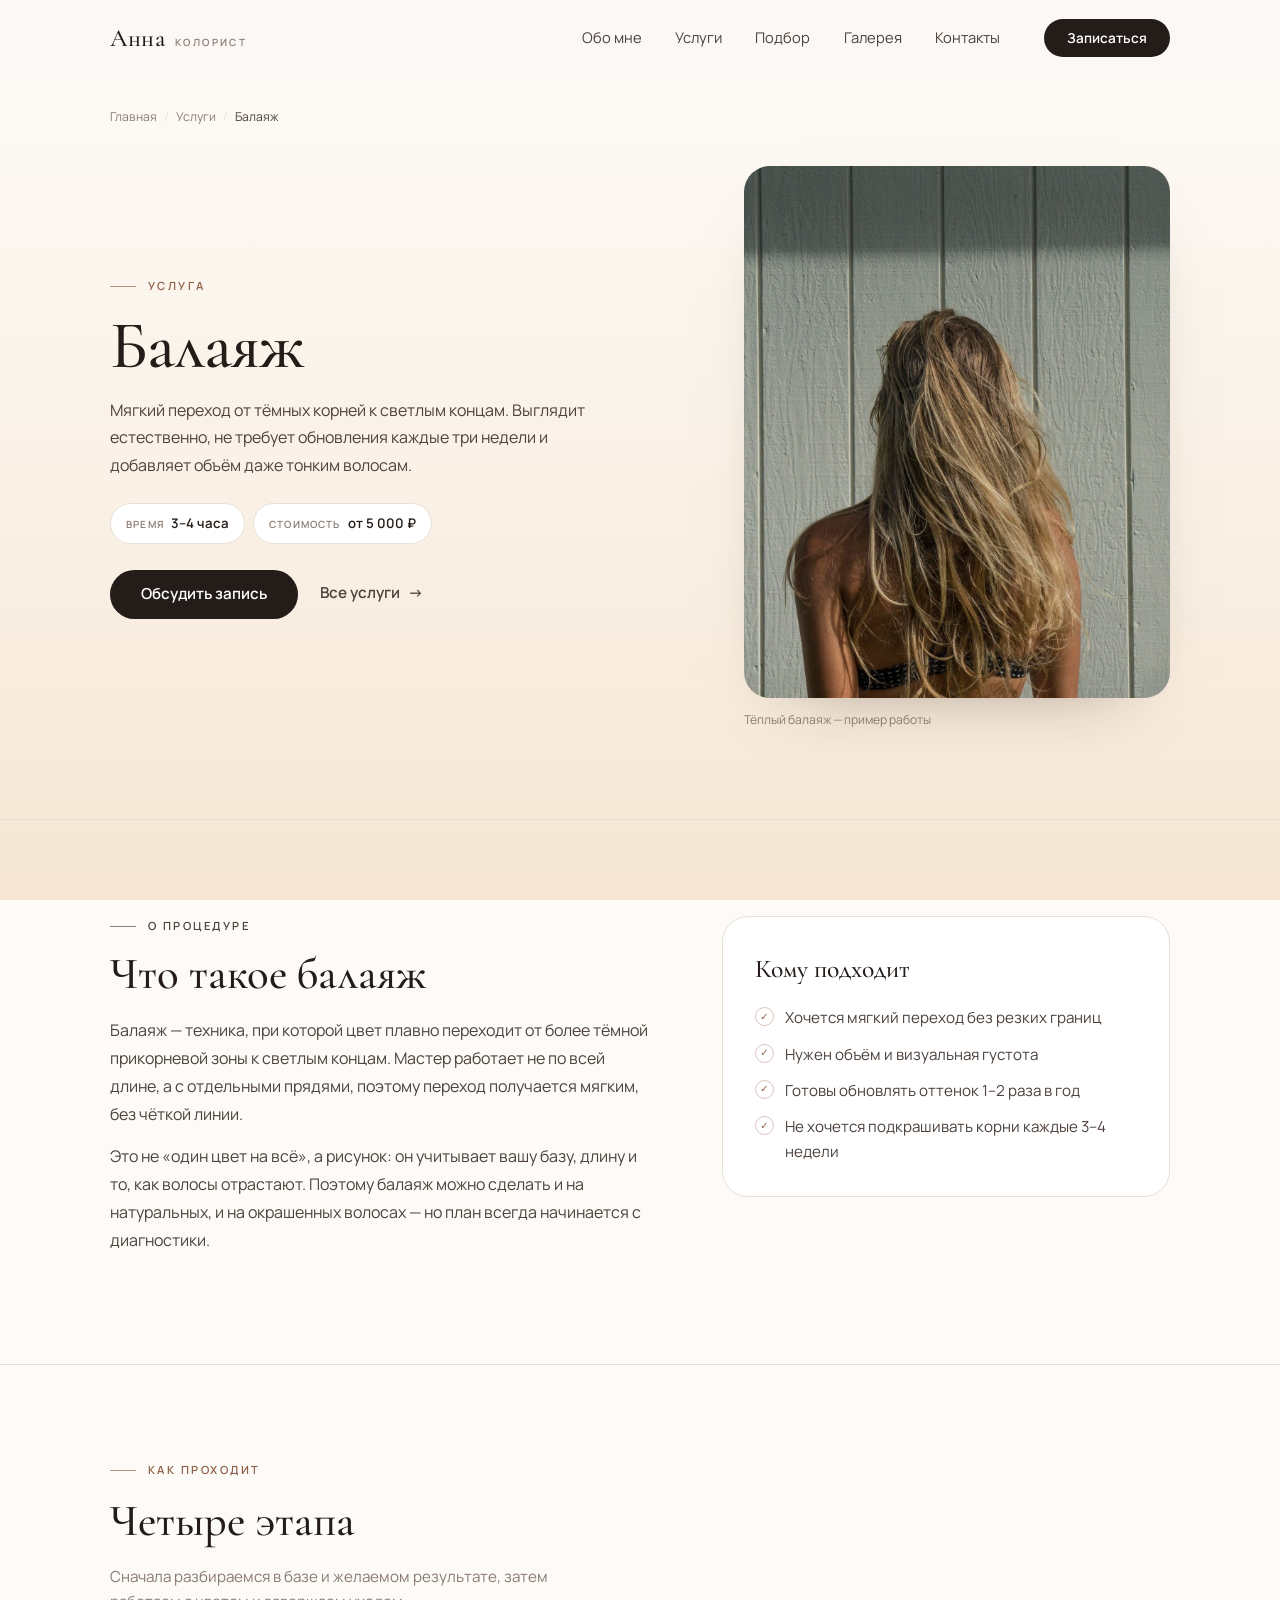
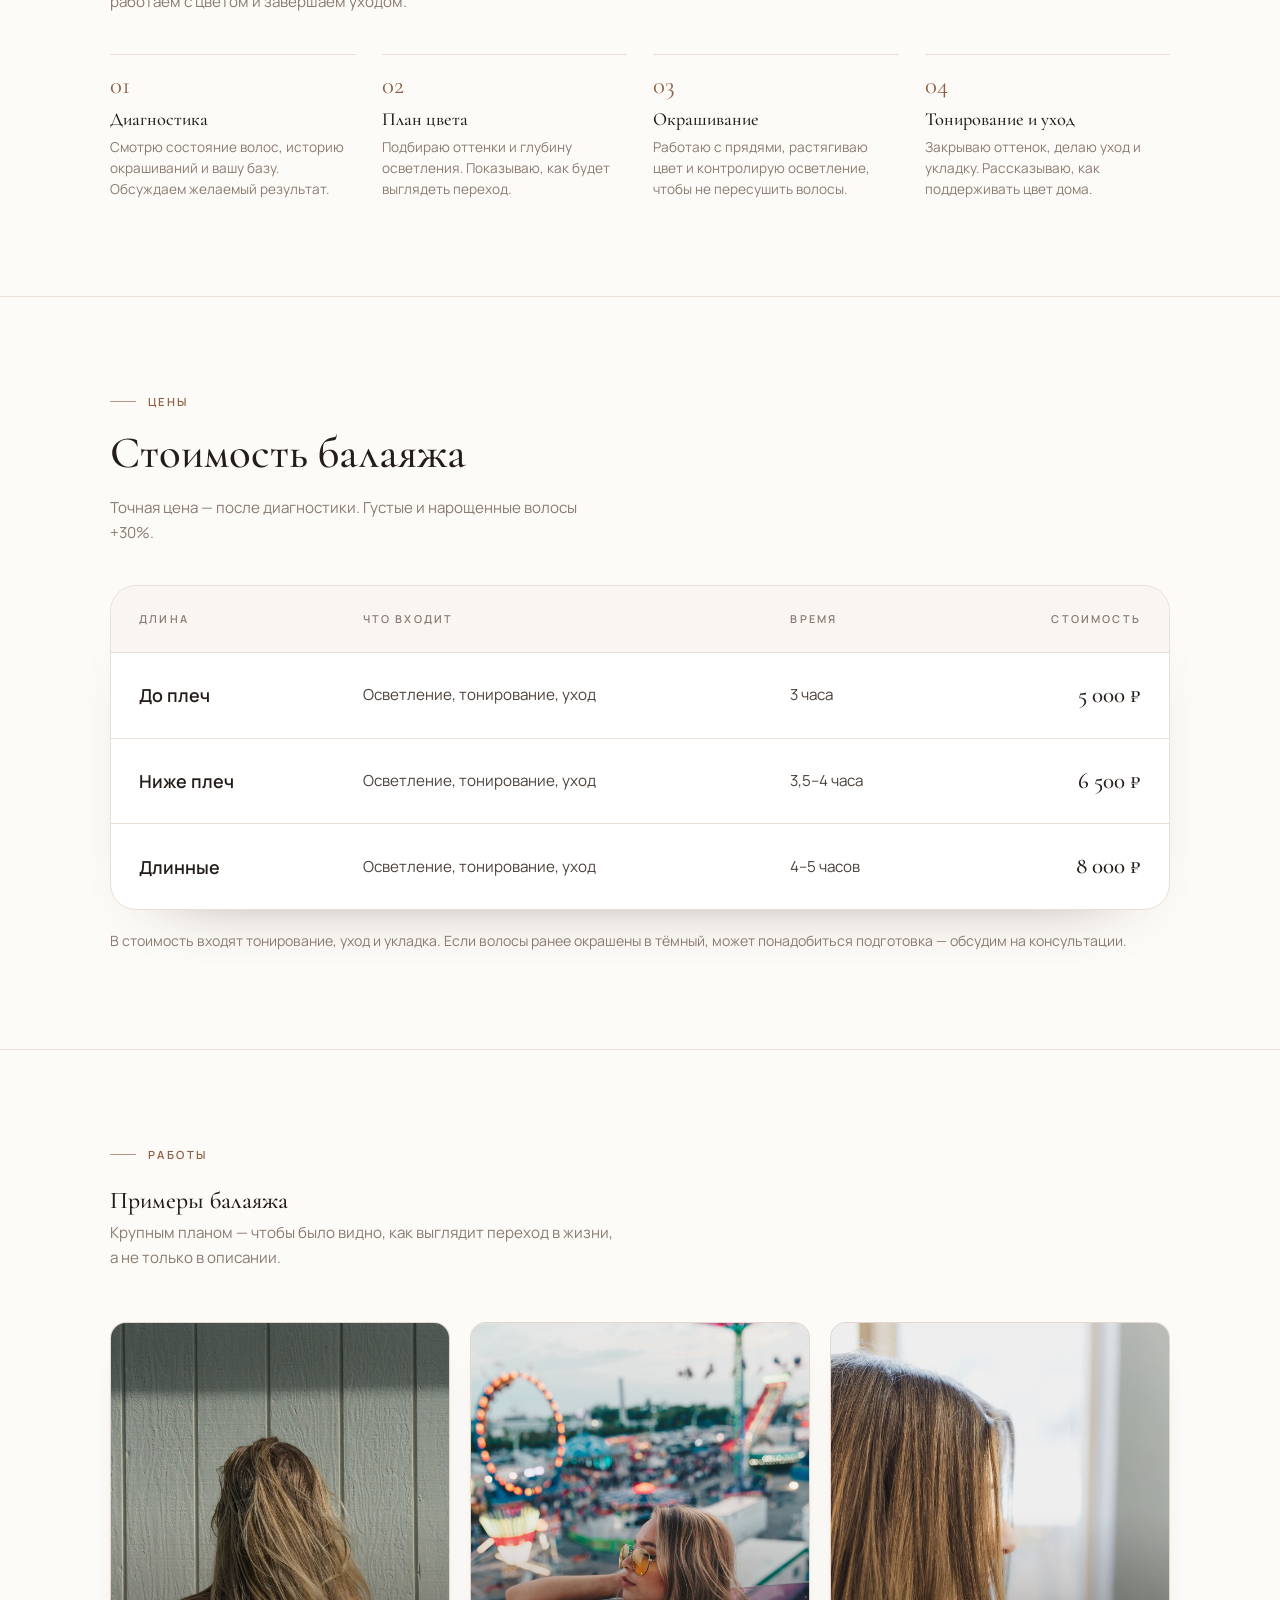
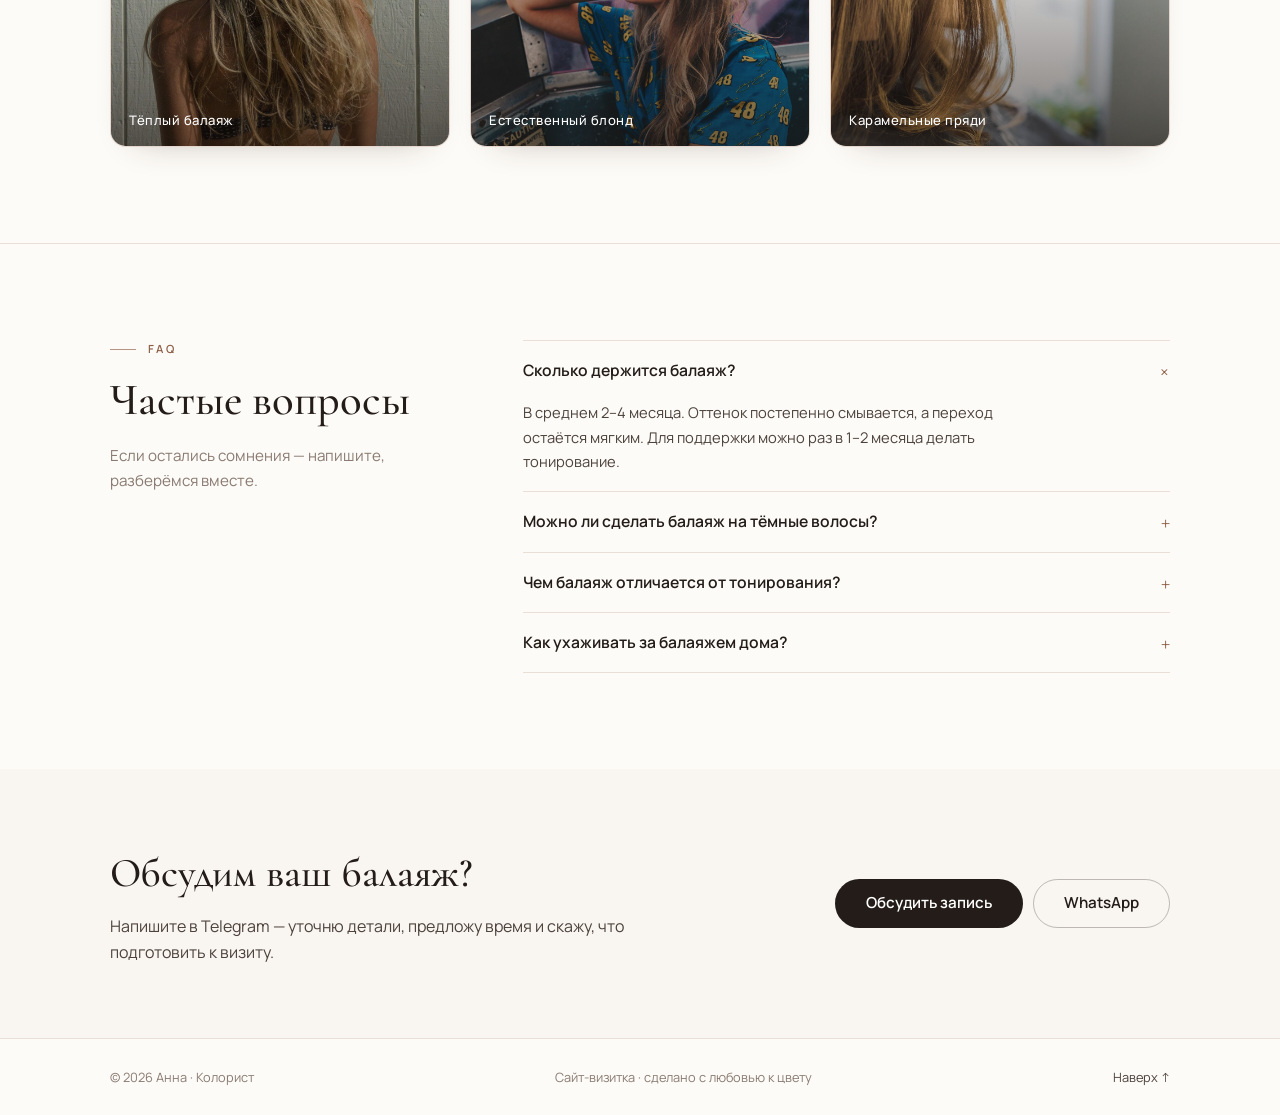
==== services/balayazh.html @ e647d8ee "Upload site files" ====
<!DOCTYPE html>
<html lang="ru">
<head>
  <meta charset="UTF-8">
  <meta name="viewport" content="width=device-width, initial-scale=1">
  <title>Балаяж — мягкое окрашивание волос | Анна, колорист</title>
  <meta name="description" content="Балаяж у колориста Анны: мягкая растяжка цвета, бережное осветление и уход. Время — 3–4 часа, стоимость от 5 000 ₽. Запись в Telegram.">
  <meta name="theme-color" content="#fbf8f5">
  <meta property="og:title" content="Балаяж — мягкое окрашивание волос | Анна, колорист">
  <meta property="og:description" content="Мягкий переход от тёмных корней к светлым концам. Цены, сроки и примеры работ.">
  <meta property="og:type" content="article">
  <link rel="icon" href="data:image/svg+xml,%3Csvg xmlns='http://www.w3.org/2000/svg' viewBox='0 0 64 64'%3E%3Crect width='64' height='64' rx='16' fill='%23231c18'/%3E%3Ctext x='32' y='44' font-family='Georgia,serif' font-size='34' fill='%23fbf8f5' text-anchor='middle'%3EA%3C/text%3E%3C/svg%3E">
  <link rel="preconnect" href="https://fonts.googleapis.com">
  <link rel="preconnect" href="https://fonts.gstatic.com" crossorigin>
  <link href="https://fonts.googleapis.com/css2?family=Cormorant+Garamond:ital,wght@0,400;0,500;0,600;1,400;1,500&family=Manrope:wght@300;400;500;600;700&display=swap" rel="stylesheet">
  <link rel="stylesheet" href="../style.css">
  <script>document.documentElement.classList.add('js');</script>
</head>
<body id="top">
  <a class="skip-link" href="#main">Перейти к содержимому</a>

  <header class="header" id="header">
    <div class="container header__inner">
      <a class="logo" href="../index.html" aria-label="Анна — колорист, на главную">
        <span class="logo__name">Анна</span>
        <span class="logo__role">колорист</span>
      </a>

      <nav class="nav" id="nav" aria-label="Основная навигация">
        <ul class="nav__list">
          <li><a class="nav__link" href="../index.html#about">Обо мне</a></li>
          <li><a class="nav__link" href="../index.html#services">Услуги</a></li>
          <li><a class="nav__link" href="../index.html#assistant">Подбор</a></li>
          <li><a class="nav__link" href="../index.html#gallery">Галерея</a></li>
          <li><a class="nav__link" href="../index.html#contacts">Контакты</a></li>
        </ul>
        <a class="button button--small nav__cta" href="https://t.me/anna_color" target="_blank" rel="noopener noreferrer">Записаться</a>
      </nav>

      <button class="burger" id="burger" type="button" aria-label="Открыть меню" aria-expanded="false" aria-controls="nav">
        <span class="burger__line"></span>
        <span class="burger__line"></span>
        <span class="burger__line"></span>
      </button>
    </div>
  </header>

  <main id="main">
    <nav class="breadcrumbs container" aria-label="Хлебные крошки">
      <ol>
        <li><a href="../index.html">Главная</a></li>
        <li><a href="../index.html#services">Услуги</a></li>
        <li aria-current="page">Балаяж</li>
      </ol>
    </nav>

    <section class="service-hero" aria-labelledby="service-title">
      <div class="container service-hero__inner">
        <div class="service-hero__content">
          <p class="eyebrow">Услуга</p>
          <h1 id="service-title">Балаяж</h1>
          <p class="service-hero__lead">Мягкий переход от тёмных корней к светлым концам. Выглядит естественно, не требует обновления каждые три недели и добавляет объём даже тонким волосам.</p>
          <ul class="service-hero__meta">
            <li class="meta-chip"><span>Время</span>3–4 часа</li>
            <li class="meta-chip"><span>Стоимость</span>от 5 000 ₽</li>
          </ul>
          <div class="service-hero__actions">
            <a class="button" href="https://t.me/anna_color" target="_blank" rel="noopener noreferrer">Обсудить запись</a>
            <a class="link-arrow" href="../index.html#services">Все услуги <span aria-hidden="true">→</span></a>
          </div>
        </div>

        <figure class="service-hero__media">
          <img src="../images/gallery-1.jpg" alt="Тёплый балаяж на длинных волосах — пример работы" width="1200" height="1500">
          <figcaption class="service-hero__caption">Тёплый балаяж — пример работы</figcaption>
        </figure>
      </div>
    </section>

    <section class="section service-section">
      <div class="container service-about">
        <div class="reveal">
          <p class="eyebrow">О процедуре</p>
          <h2>Что такое балаяж</h2>
          <p>Балаяж — техника, при которой цвет плавно переходит от более тёмной прикорневой зоны к светлым концам. Мастер работает не по всей длине, а с отдельными прядями, поэтому переход получается мягким, без чёткой линии.</p>
          <p>Это не «один цвет на всё», а рисунок: он учитывает вашу базу, длину и то, как волосы отрастают. Поэтому балаяж можно сделать и на натуральных, и на окрашенных волосах — но план всегда начинается с диагностики.</p>
        </div>

        <aside class="service-aside reveal">
          <h3>Кому подходит</h3>
          <ul class="about__list">
            <li>Хочется мягкий переход без резких границ</li>
            <li>Нужен объём и визуальная густота</li>
            <li>Готовы обновлять оттенок 1–2 раза в год</li>
            <li>Не хочется подкрашивать корни каждые 3–4 недели</li>
          </ul>
        </aside>
      </div>
    </section>

    <section class="section service-section">
      <div class="container">
        <div class="service-block__head reveal">
          <p class="eyebrow">Как проходит</p>
          <h2>Четыре этапа</h2>
          <p class="section__subtitle">Сначала разбираемся в базе и желаемом результате, затем работаем с цветом и завершаем уходом.</p>
        </div>

        <ol class="steps">
          <li class="reveal">
            <span class="steps__num">01</span>
            <h3>Диагностика</h3>
            <p>Смотрю состояние волос, историю окрашиваний и вашу базу. Обсуждаем желаемый результат.</p>
          </li>
          <li class="reveal">
            <span class="steps__num">02</span>
            <h3>План цвета</h3>
            <p>Подбираю оттенки и глубину осветления. Показываю, как будет выглядеть переход.</p>
          </li>
          <li class="reveal">
            <span class="steps__num">03</span>
            <h3>Окрашивание</h3>
            <p>Работаю с прядями, растягиваю цвет и контролирую осветление, чтобы не пересушить волосы.</p>
          </li>
          <li class="reveal">
            <span class="steps__num">04</span>
            <h3>Тонирование и уход</h3>
            <p>Закрываю оттенок, делаю уход и укладку. Рассказываю, как поддерживать цвет дома.</p>
          </li>
        </ol>
      </div>
    </section>

    <section class="section service-section service-prices" id="prices">
      <div class="container">
        <div class="service-block__head reveal">
          <p class="eyebrow">Цены</p>
          <h2>Стоимость балаяжа</h2>
          <p class="section__subtitle">Точная цена — после диагностики. Густые и нарощенные волосы +30%.</p>
        </div>

        <div class="table-wrap reveal">
          <table class="price-table">
            <caption class="visually-hidden">Стоимость балаяжа по длине волос</caption>
            <thead>
              <tr>
                <th scope="col">Длина</th>
                <th scope="col">Что входит</th>
                <th scope="col">Время</th>
                <th scope="col">Стоимость</th>
              </tr>
            </thead>
            <tbody>
              <tr>
                <th scope="row">До плеч</th>
                <td>Осветление, тонирование, уход</td>
                <td>3 часа</td>
                <td class="price-table__price">5 000 ₽</td>
              </tr>
              <tr>
                <th scope="row">Ниже плеч</th>
                <td>Осветление, тонирование, уход</td>
                <td>3,5–4 часа</td>
                <td class="price-table__price">6 500 ₽</td>
              </tr>
              <tr>
                <th scope="row">Длинные</th>
                <td>Осветление, тонирование, уход</td>
                <td>4–5 часов</td>
                <td class="price-table__price">8 000 ₽</td>
              </tr>
            </tbody>
          </table>
        </div>

        <p class="note reveal">В стоимость входят тонирование, уход и укладка. Если волосы ранее окрашены в тёмный, может понадобиться подготовка — обсудим на консультации.</p>
      </div>
    </section>

    <section class="section service-section service-photos" id="photos">
      <div class="container">
        <div class="section__head reveal">
          <p class="eyebrow">Работы</p>
          <h2>Примеры балаяжа</h2>
          <p class="section__subtitle">Крупным планом — чтобы было видно, как выглядит переход в жизни, а не только в описании.</p>
        </div>

        <div class="gallery gallery--service">
          <button class="gallery__item reveal" type="button" data-full="../images/gallery-1.jpg" aria-label="Открыть фото: тёплый балаяж">
            <img src="../images/gallery-1.jpg" alt="Тёплый балаяж на длинных волосах — пример работы" width="1200" height="1500" loading="lazy">
            <span class="gallery__caption">Тёплый балаяж</span>
          </button>
          <button class="gallery__item reveal" type="button" data-full="../images/gallery-5.jpg" aria-label="Открыть фото: естественный блонд">
            <img src="../images/gallery-5.jpg" alt="Естественный блонд с мягкими прядями — пример работы" width="1200" height="1500" loading="lazy">
            <span class="gallery__caption">Естественный блонд</span>
          </button>
          <button class="gallery__item reveal" type="button" data-full="../images/gallery-4.jpg" aria-label="Открыть фото: карамельные пряди">
            <img src="../images/gallery-4.jpg" alt="Карамельные пряди на длинных волосах — пример работы" width="1200" height="1500" loading="lazy">
            <span class="gallery__caption">Карамельные пряди</span>
          </button>
        </div>
      </div>
    </section>

    <section class="section service-section">
      <div class="container service-faq">
        <div class="service-block__head reveal">
          <p class="eyebrow">FAQ</p>
          <h2>Частые вопросы</h2>
          <p class="section__subtitle">Если остались сомнения — напишите, разберёмся вместе.</p>
        </div>

        <div class="faq reveal">
          <details class="faq__item" open>
            <summary>Сколько держится балаяж?</summary>
            <p>В среднем 2–4 месяца. Оттенок постепенно смывается, а переход остаётся мягким. Для поддержки можно раз в 1–2 месяца делать тонирование.</p>
          </details>
          <details class="faq__item">
            <summary>Можно ли сделать балаяж на тёмные волосы?</summary>
            <p>Да, но всё зависит от базы. Иногда достаточно одного визита, иногда нужна подготовка. На консультации оценю состояние волос и скажу точно.</p>
          </details>
          <details class="faq__item">
            <summary>Чем балаяж отличается от тонирования?</summary>
            <p>Тонирование только обновляет оттенок, а балаяж меняет рисунок цвета: создаёт переход от тёмных корней к светлым концам. Тонирование часто входит в балаяж как финальный этап.</p>
          </details>
          <details class="faq__item">
            <summary>Как ухаживать за балаяжем дома?</summary>
            <p>Используйте шампунь для окрашенных волос, маску 1–2 раза в неделю и несмываемый уход. Избегайте агрессивного осветления и не забывайте про защиту от солнца.</p>
          </details>
        </div>
      </div>
    </section>

    <section class="cta-band">
      <div class="container cta-band__inner">
        <div>
          <h2>Обсудим ваш балаяж?</h2>
          <p>Напишите в Telegram — уточню детали, предложу время и скажу, что подготовить к визиту.</p>
        </div>
        <div class="cta-band__actions">
          <a class="button" href="https://t.me/anna_color" target="_blank" rel="noopener noreferrer">Обсудить запись</a>
          <a class="button button--ghost" href="https://wa.me/79000000000" target="_blank" rel="noopener noreferrer">WhatsApp</a>
        </div>
      </div>
    </section>
  </main>

  <footer class="footer">
    <div class="container footer__inner">
      <p>© <span id="year">2026</span> Анна · Колорист</p>
      <p class="footer__note">Сайт-визитка · сделано с любовью к цвету</p>
      <a class="footer__top" href="#top">Наверх <span aria-hidden="true">↑</span></a>
    </div>
  </footer>

  <div class="lightbox" id="lightbox" role="dialog" aria-modal="true" aria-label="Просмотр фотографии" hidden>
    <button class="lightbox__close" type="button" aria-label="Закрыть просмотр">
      <span aria-hidden="true">×</span>
    </button>
    <img class="lightbox__img" src="data:image/svg+xml,%3Csvg xmlns='http://www.w3.org/2000/svg' width='1' height='1'/%3E" alt="">
  </div>

  <script src="../script.js" defer></script>
</body>
</html>
---- style.css ----
/* ============================================================
   Анна — колорист. Светлая минималистичная тема.
   ============================================================ */

:root {
  --bg: #fbf8f5;
  --bg-soft: #f4ede7;
  --bg-gradient-start: #fdfbf7;
  --bg-gradient-mid: #faf1e6;
  --bg-gradient-end: #f5e6d3;
  --bg-soft-glass: rgba(244, 237, 231, 0.42);
  --services-bg: #f7ede3;
  --services-bg-deep: #f1e1d2;
  --ai-bg: #eaf2ed;
  --ai-bg-deep: #e1ece5;
  --ai-accent: #6f8d7f;
  --ai-accent-dark: #526b5e;
  --contacts-bg: #2c2521;
  --contacts-bg-deep: #211c19;
  --contacts-ink: #f5eee7;
  --contacts-muted: #bfb0a4;
  --contacts-accent: #d8a88c;
  --surface: #ffffff;
  --ink: #231c18;
  --ink-soft: #4d423c;
  --muted: #8a7b72;
  --line: #e9dfd6;
  --accent: #b07a5f;
  --accent-dark: #8f5f47;
  --radius: 16px;
  --radius-lg: 26px;
  --shadow: 0 30px 70px -50px rgba(56, 38, 28, 0.55);
  --container: 1140px;
  --header-h: 76px;
  --font-sans: "Manrope", ui-sans-serif, system-ui, -apple-system, "Segoe UI", Roboto, Arial, sans-serif;
  --font-serif: "Cormorant Garamond", "Times New Roman", Georgia, serif;
}

*,
*::before,
*::after {
  box-sizing: border-box;
}

html {
  scroll-behavior: smooth;
  scroll-padding-top: calc(var(--header-h) + 16px);
  -webkit-text-size-adjust: 100%;
}

body {
  margin: 0;
  background-color: var(--bg-gradient-start);
  background-image: linear-gradient(
    180deg,
    var(--bg-gradient-start) 0%,
    var(--bg-gradient-mid) 55%,
    var(--bg-gradient-end) 100%
  );
  background-attachment: fixed;
  background-repeat: no-repeat;
  background-size: cover;
  color: var(--ink-soft);
  font-family: var(--font-sans);
  font-size: 16px;
  font-weight: 400;
  line-height: 1.6;
  -webkit-font-smoothing: antialiased;
  -moz-osx-font-smoothing: grayscale;
}

body.is-locked {
  overflow: hidden;
}

img {
  display: block;
  max-width: 100%;
  height: auto;
}

h1,
h2,
h3 {
  margin: 0;
  color: var(--ink);
  font-family: var(--font-serif);
  font-weight: 500;
}

p {
  margin: 0;
}

a {
  color: inherit;
}

button {
  color: inherit;
  font: inherit;
}

::selection {
  background-color: rgba(176, 122, 95, 0.24);
}

:focus-visible {
  outline: 2px solid var(--accent-dark);
  outline-offset: 3px;
}

.visually-hidden {
  position: absolute !important;
  width: 1px;
  height: 1px;
  margin: -1px;
  padding: 0;
  overflow: hidden;
  clip: rect(0 0 0 0);
  clip-path: inset(50%);
  white-space: nowrap;
  border: 0;
}

.container {
  width: 100%;
  max-width: var(--container);
  margin-inline: auto;
  padding-inline: clamp(20px, 5vw, 40px);
}

.skip-link {
  position: absolute;
  top: -100px;
  left: 16px;
  z-index: 200;
  padding: 12px 20px;
  border-radius: 999px;
  background-color: var(--ink);
  color: #fff;
  font-size: 0.9rem;
  text-decoration: none;
  transition: top 0.2s ease;
}

.skip-link:focus {
  top: 16px;
}

/* ---------- Шапка ---------- */

.header {
  position: sticky;
  top: 0;
  z-index: 50;
  background-color: rgba(251, 248, 245, 0.95);
  border-bottom: 1px solid transparent;
  transition: background-color 0.3s ease, border-color 0.3s ease, box-shadow 0.3s ease;
}

.header.is-scrolled,
.header.is-nav-open {
  background-color: rgba(251, 248, 245, 0.98);
  border-bottom-color: var(--line);
  box-shadow: 0 18px 40px -36px rgba(56, 38, 28, 0.8);
}

.header__inner {
  display: flex;
  align-items: center;
  justify-content: space-between;
  gap: 20px;
  min-height: var(--header-h);
}

.logo {
  display: inline-flex;
  align-items: baseline;
  gap: 10px;
  text-decoration: none;
}

.logo__name {
  font-family: var(--font-serif);
  font-size: 1.55rem;
  font-weight: 500;
  line-height: 1;
  color: var(--ink);
  letter-spacing: 0.01em;
}

.logo__role {
  font-size: 0.62rem;
  font-weight: 600;
  letter-spacing: 0.24em;
  text-transform: uppercase;
  color: var(--muted);
}

.nav {
  display: flex;
  align-items: center;
  gap: clamp(24px, 3.6vw, 44px);
}

.nav__list {
  display: flex;
  align-items: center;
  gap: clamp(18px, 2.6vw, 34px);
  margin: 0;
  padding: 0;
  list-style: none;
}

.nav__link {
  position: relative;
  display: inline-block;
  padding: 6px 0;
  color: var(--ink-soft);
  font-size: 0.92rem;
  text-decoration: none;
  transition: color 0.2s ease;
}

.nav__link::after {
  content: "";
  position: absolute;
  right: 0;
  bottom: 0;
  left: 0;
  height: 1px;
  background-color: currentColor;
  transform: scaleX(0);
  transform-origin: left;
  transition: transform 0.3s ease;
}

.nav__link:hover,
.nav__link.is-active {
  color: var(--ink);
}

.nav__link:hover::after,
.nav__link.is-active::after {
  transform: scaleX(1);
}

/* ---------- Кнопки и ссылки ---------- */

.button {
  display: inline-flex;
  align-items: center;
  justify-content: center;
  gap: 10px;
  padding: 15px 30px;
  border: 1px solid transparent;
  border-radius: 999px;
  background-color: var(--ink);
  color: #fff;
  font-size: 0.95rem;
  font-weight: 600;
  line-height: 1.1;
  text-decoration: none;
  cursor: pointer;
  transition: background-color 0.25s ease, color 0.25s ease, transform 0.25s ease, box-shadow 0.25s ease;
}

.button:hover {
  background-color: var(--accent-dark);
  box-shadow: 0 16px 28px -18px rgba(56, 38, 28, 0.8);
  transform: translateY(-2px);
}

.button:active {
  transform: translateY(0);
}

.button--small {
  padding: 11px 22px;
  font-size: 0.85rem;
}

.button--ghost {
  background-color: transparent;
  border-color: rgba(35, 28, 24, 0.28);
  color: var(--ink);
}

.button--ghost:hover {
  background-color: rgba(35, 28, 24, 0.06);
  box-shadow: none;
}

.link-arrow {
  display: inline-flex;
  align-items: center;
  gap: 8px;
  padding-bottom: 2px;
  border-bottom: 1px solid transparent;
  color: var(--ink-soft);
  font-size: 0.95rem;
  font-weight: 600;
  text-decoration: none;
  transition: color 0.25s ease, border-color 0.25s ease;
}

.link-arrow span {
  transition: transform 0.25s ease;
}

.link-arrow:hover {
  color: var(--accent-dark);
  border-bottom-color: rgba(143, 95, 71, 0.4);
}

.link-arrow:hover span {
  transform: translateX(4px);
}

.eyebrow {
  display: flex;
  align-items: center;
  gap: 12px;
  margin: 0 0 18px;
  color: var(--accent-dark);
  font-size: 0.7rem;
  font-weight: 600;
  letter-spacing: 0.22em;
  text-transform: uppercase;
}

.eyebrow::before {
  content: "";
  width: 26px;
  height: 1px;
  background-color: currentColor;
  opacity: 0.65;
}

/* ---------- Первый экран ---------- */

.hero {
  position: relative;
  overflow: hidden;
  padding-block: clamp(44px, 6.5vw, 92px) clamp(56px, 8vw, 104px);
}

.hero::before {
  content: "";
  position: absolute;
  top: -18%;
  right: -12%;
  z-index: 0;
  width: min(62vw, 720px);
  aspect-ratio: 1;
  border-radius: 50%;
  background-image: radial-gradient(circle, rgba(204, 164, 138, 0.32), rgba(204, 164, 138, 0) 68%);
  pointer-events: none;
}

.hero::after {
  content: "";
  position: absolute;
  bottom: -24%;
  left: -16%;
  z-index: 0;
  width: min(48vw, 520px);
  aspect-ratio: 1;
  border-radius: 50%;
  background-image: radial-gradient(circle, rgba(226, 208, 196, 0.55), rgba(226, 208, 196, 0) 70%);
  pointer-events: none;
}

.hero__inner {
  position: relative;
  z-index: 1;
  display: grid;
  grid-template-columns: minmax(0, 0.95fr) minmax(0, 1.05fr);
  align-items: center;
  gap: clamp(32px, 6vw, 76px);
}

.hero__title {
  margin-bottom: clamp(18px, 2.4vw, 26px);
  font-size: clamp(2.6rem, 6.2vw, 4.5rem);
  line-height: 1.02;
  letter-spacing: -0.015em;
}

.hero__title em {
  color: var(--accent-dark);
  font-style: italic;
}

.hero__text {
  max-width: 46ch;
  margin-bottom: clamp(26px, 3.4vw, 36px);
  color: var(--ink-soft);
  font-size: clamp(1rem, 1.15vw, 1.08rem);
  line-height: 1.75;
}

.hero__actions {
  display: flex;
  flex-wrap: wrap;
  align-items: center;
  gap: 16px 26px;
  margin-bottom: clamp(30px, 4vw, 44px);
}

.hero__facts {
  display: flex;
  flex-wrap: wrap;
  gap: 16px clamp(24px, 4vw, 44px);
  margin: 0;
  padding: 22px 0 0;
  border-top: 1px solid var(--line);
  list-style: none;
}

.hero__facts li {
  display: grid;
  gap: 3px;
}

.hero__facts strong {
  font-family: var(--font-serif);
  font-size: 1.6rem;
  font-weight: 500;
  line-height: 1;
  color: var(--ink);
}

.hero__facts span {
  color: var(--muted);
  font-size: 0.78rem;
  letter-spacing: 0.02em;
}

.hero__media {
  position: relative;
  margin: 0;
}

.hero__photo-wrap {
  position: relative;
}

.hero__photo-wrap::before {
  content: "";
  position: absolute;
  inset: 16px -16px -16px 16px;
  z-index: 0;
  border: 1px solid rgba(143, 95, 71, 0.24);
  border-radius: calc(var(--radius-lg) + 4px);
  pointer-events: none;
}

.hero__image {
  position: relative;
  z-index: 1;
  width: 100%;
  aspect-ratio: 4 / 5;
  object-fit: cover;
  border-radius: var(--radius-lg);
  box-shadow: 0 34px 70px -46px rgba(56, 38, 28, 0.72);
}

.hero__badge {
  position: absolute;
  bottom: clamp(14px, 2.4vw, 24px);
  left: clamp(12px, 2.4vw, 24px);
  z-index: 2;
  display: flex;
  align-items: center;
  gap: 10px;
  margin: 0;
  padding: 13px 18px;
  border-radius: 14px;
  background-color: rgba(255, 255, 255, 0.94);
  box-shadow: 0 20px 44px -30px rgba(56, 38, 28, 0.8);
  color: var(--ink-soft);
  font-size: 0.78rem;
  line-height: 1.35;
  -webkit-backdrop-filter: blur(6px);
  backdrop-filter: blur(6px);
}

.hero__badge strong {
  color: var(--ink);
  font-weight: 600;
}

.hero__badge-dot {
  flex: none;
  width: 7px;
  height: 7px;
  border-radius: 50%;
  background-color: #7f9c74;
  box-shadow: 0 0 0 4px rgba(127, 156, 116, 0.18);
}

.hero__caption {
  display: flex;
  align-items: center;
  gap: 9px;
  margin-top: 30px;
  color: var(--muted);
  font-size: 0.72rem;
  letter-spacing: 0.14em;
  text-transform: uppercase;
}

.hero__caption::before {
  content: "";
  width: 22px;
  height: 1px;
  background-color: var(--accent);
  opacity: 0.55;
}

.hero__caption span {
  color: var(--accent-dark);
  font-weight: 600;
}

/* ---------- Секции ---------- */

.section {
  padding-block: clamp(56px, 7.5vw, 100px);
}

.section--alt {
  background-color: var(--services-bg);
  background-image: linear-gradient(180deg, var(--services-bg) 0%, var(--services-bg-deep) 100%);
}

.section__head {
  max-width: 640px;
  margin-bottom: clamp(30px, 4.5vw, 52px);
}

.section__title {
  margin-bottom: 16px;
  font-size: clamp(2rem, 4vw, 3rem);
  line-height: 1.08;
  letter-spacing: -0.01em;
}

.section__subtitle {
  max-width: 56ch;
  color: var(--muted);
  font-size: clamp(0.95rem, 1.1vw, 1.02rem);
  line-height: 1.65;
}


/* ---------- Обо мне ---------- */

.about__grid {
  display: grid;
  grid-template-columns: minmax(0, 1.35fr) minmax(0, 0.85fr);
  align-items: start;
  gap: clamp(28px, 5vw, 64px);
}

.about__text p {
  max-width: 58ch;
  margin-bottom: 16px;
  color: var(--ink-soft);
  line-height: 1.75;
}

.about__text p.about__lead {
  margin-bottom: 20px;
  color: var(--ink);
  font-family: var(--font-serif);
  font-size: clamp(1.3rem, 2.2vw, 1.7rem);
  line-height: 1.35;
}

.about__list {
  display: grid;
  gap: 12px;
  margin: 26px 0 0;
  padding: 0;
  list-style: none;
}

.about__list li {
  position: relative;
  padding-left: 30px;
  color: var(--ink-soft);
  font-size: 0.95rem;
}

.about__list li::before {
  content: "✓";
  position: absolute;
  top: 1px;
  left: 0;
  display: grid;
  place-items: center;
  width: 19px;
  height: 19px;
  border: 1px solid rgba(143, 95, 71, 0.35);
  border-radius: 50%;
  color: var(--accent-dark);
  font-size: 0.62rem;
  font-weight: 700;
}

.quote {
  margin: 0;
  padding: clamp(26px, 3.4vw, 40px);
  border: 1px solid var(--line);
  border-radius: var(--radius-lg);
  background-color: var(--surface);
  box-shadow: var(--shadow);
}

.quote blockquote {
  margin: 0;
  color: var(--ink);
  font-family: var(--font-serif);
  font-size: clamp(1.25rem, 2.1vw, 1.55rem);
  font-style: italic;
  line-height: 1.4;
}

.quote figcaption {
  margin-top: 20px;
  color: var(--muted);
  font-size: 0.7rem;
  letter-spacing: 0.18em;
  text-transform: uppercase;
}

/* ---------- Услуги ---------- */

.table-wrap {
  overflow: hidden;
  border: 1px solid var(--line);
  border-radius: var(--radius-lg);
  background-color: var(--surface);
  box-shadow: 0 30px 70px -60px rgba(56, 38, 28, 0.8);
}

.price-table {
  width: 100%;
  border-collapse: collapse;
}

.price-table th,
.price-table td {
  padding: clamp(16px, 2.4vw, 24px) clamp(16px, 2.6vw, 28px);
  text-align: left;
  vertical-align: middle;
}

.price-table thead th {
  border-bottom: 1px solid var(--line);
  background-color: rgba(244, 237, 231, 0.55);
  color: var(--muted);
  font-size: 0.68rem;
  font-weight: 600;
  letter-spacing: 0.2em;
  text-transform: uppercase;
}

.price-table thead th:last-child {
  text-align: right;
}

.price-table tbody th {
  color: var(--ink);
  font-size: clamp(1.02rem, 1.4vw, 1.15rem);
  font-weight: 600;
  white-space: nowrap;
}

.price-table tbody td {
  color: var(--ink-soft);
  font-size: 0.95rem;
}

.price-table tbody tr {
  transition: background-color 0.2s ease;
}

.price-table tbody tr:hover {
  background-color: #fdfaf7;
}

.price-table tbody tr + tr th,
.price-table tbody tr + tr td {
  border-top: 1px solid var(--line);
}

.price-table td.price-table__price {
  color: var(--ink);
  font-family: var(--font-serif);
  font-size: clamp(1.2rem, 1.8vw, 1.45rem);
  font-weight: 500;
  text-align: right;
  white-space: nowrap;
}

.note {
  margin-top: 20px;
  color: var(--muted);
  font-size: 0.88rem;
}

.note a {
  color: var(--accent-dark);
  text-decoration-thickness: 1px;
  text-underline-offset: 3px;
}

.note a:hover {
  color: var(--ink);
}

/* ---------- Галерея ---------- */

.gallery {
  display: grid;
  grid-template-columns: repeat(3, minmax(0, 1fr));
  gap: clamp(12px, 1.7vw, 20px);
}

.gallery__item {
  position: relative;
  display: block;
  width: 100%;
  aspect-ratio: 4 / 5;
  padding: 0;
  overflow: hidden;
  border: 1px solid rgba(143, 95, 71, 0.16);
  border-radius: var(--radius);
  background-color: var(--bg-soft);
  box-shadow: 0 16px 34px -28px rgba(56, 38, 28, 0.45);
  color: #fff;
  text-align: left;
  cursor: zoom-in;
  transition: border-color 0.3s ease, box-shadow 0.3s ease;
  -webkit-appearance: none;
  appearance: none;
}

.gallery__item:hover {
  border-color: rgba(143, 95, 71, 0.34);
  box-shadow: 0 24px 48px -30px rgba(56, 38, 28, 0.55);
}

.gallery__item img {
  width: 100%;
  height: 100%;
  object-fit: cover;
  transition: transform 0.7s cubic-bezier(0.2, 0.7, 0.3, 1);
}

.gallery__item::after {
  content: "";
  position: absolute;
  right: 0;
  bottom: 0;
  left: 0;
  height: 55%;
  background-image: linear-gradient(to top, rgba(28, 20, 16, 0.55), rgba(28, 20, 16, 0));
  pointer-events: none;
  transition: opacity 0.3s ease;
}

.gallery__item:hover img {
  transform: scale(1.05);
}

.gallery__caption {
  position: absolute;
  right: 18px;
  bottom: 15px;
  left: 18px;
  z-index: 1;
  font-size: 0.82rem;
  font-weight: 500;
  letter-spacing: 0.04em;
}


/* ---------- Контакты ---------- */

.section--contacts {
  color: var(--contacts-ink);
  background-color: var(--contacts-bg);
  background-image: linear-gradient(135deg, var(--contacts-bg) 0%, var(--contacts-bg-deep) 100%);
}

.contact {
  display: grid;
  grid-template-columns: minmax(0, 1.05fr) minmax(0, 0.95fr);
  align-items: start;
  gap: clamp(32px, 5vw, 72px);
}

.contact__actions {
  display: flex;
  flex-wrap: wrap;
  gap: 12px;
  margin-top: 26px;
}

.contact__info {
  display: grid;
  gap: 8px;
  margin: 30px 0 0;
  padding: 0;
  color: var(--ink-soft);
  font-size: 0.88rem;
  list-style: none;
}

.contact__info span {
  display: inline-block;
  min-width: 76px;
  color: var(--muted);
  font-size: 0.68rem;
  font-weight: 600;
  letter-spacing: 0.16em;
  text-transform: uppercase;
}

.social-list {
  margin: 0;
  padding: 0;
  border-top: 1px solid rgba(35, 28, 24, 0.14);
  list-style: none;
}

.social-list li {
  border-bottom: 1px solid rgba(35, 28, 24, 0.14);
}

.social-list a {
  display: flex;
  align-items: center;
  justify-content: space-between;
  gap: 16px;
  padding: 17px 2px;
  color: var(--ink);
  text-decoration: none;
  transition: color 0.25s ease, padding 0.25s ease;
}

.social-list a:hover {
  padding-right: 4px;
  padding-left: 8px;
  color: var(--accent-dark);
}

.social-list__label {
  display: grid;
  gap: 2px;
  font-size: 1rem;
  font-weight: 500;
}

.social-list__label small {
  color: var(--muted);
  font-size: 0.8rem;
  font-weight: 400;
  letter-spacing: 0.02em;
}

.social-list__arrow {
  color: var(--muted);
  font-size: 1rem;
  transition: transform 0.25s ease, color 0.25s ease;
}

.social-list a:hover .social-list__arrow {
  color: var(--accent-dark);
  transform: translate(3px, -3px);
}

.section--contacts .eyebrow {
  color: var(--contacts-accent);
}

.section--contacts .section__title {
  color: var(--contacts-ink);
}

.section--contacts .section__subtitle {
  color: var(--contacts-muted);
}

.section--contacts .contact__info {
  color: #e9ded5;
}

.section--contacts .contact__info span {
  color: var(--contacts-muted);
}

.section--contacts .button {
  background-color: var(--contacts-ink);
  color: var(--contacts-bg);
}

.section--contacts .button:hover {
  background-color: #e6d1c1;
  color: var(--contacts-bg);
}

.section--contacts .button--ghost {
  border-color: rgba(245, 238, 231, 0.4);
  background-color: transparent;
  color: var(--contacts-ink);
}

.section--contacts .button--ghost:hover {
  border-color: rgba(245, 238, 231, 0.7);
  background-color: rgba(245, 238, 231, 0.08);
  color: var(--contacts-ink);
  box-shadow: none;
}

.section--contacts .social-list {
  border-top-color: rgba(245, 238, 231, 0.18);
}

.section--contacts .social-list li {
  border-bottom-color: rgba(245, 238, 231, 0.18);
}

.section--contacts .social-list a {
  color: var(--contacts-ink);
}

.section--contacts .social-list a:hover {
  color: var(--contacts-accent);
}

.section--contacts .social-list__label small,
.section--contacts .social-list__arrow {
  color: var(--contacts-muted);
}

.section--contacts .social-list a:hover .social-list__arrow {
  color: var(--contacts-accent);
}

.section--contacts :focus-visible {
  outline-color: var(--contacts-accent);
}

/* ---------- Футер ---------- */

.footer {
  padding-block: 28px;
  border-top: 1px solid var(--line);
}

.footer__inner {
  display: flex;
  flex-wrap: wrap;
  align-items: center;
  justify-content: space-between;
  gap: 10px 28px;
  color: var(--muted);
  font-size: 0.8rem;
}

.footer p {
  margin: 0;
}

.footer__top {
  color: var(--ink-soft);
  text-decoration: none;
  transition: color 0.2s ease;
}

.footer__top:hover {
  color: var(--accent-dark);
}

.footer--dark {
  border-top-color: rgba(245, 238, 231, 0.12);
  background-color: var(--contacts-bg-deep);
}

.footer--dark .footer__inner {
  color: var(--contacts-muted);
}

.footer--dark .footer__top {
  color: var(--contacts-ink);
}

.footer--dark .footer__top:hover {
  color: var(--contacts-accent);
}

/* ---------- Лайтбокс ---------- */

.lightbox {
  position: fixed;
  inset: 0;
  z-index: 100;
  display: grid;
  place-items: center;
  padding: clamp(16px, 4vw, 40px);
  background-color: rgba(28, 21, 17, 0.84);
  -webkit-backdrop-filter: blur(8px);
  backdrop-filter: blur(8px);
  animation: fade-in 0.25s ease both;
}

.lightbox[hidden] {
  display: none;
}

.lightbox__img {
  width: auto;
  max-width: min(92vw, 760px);
  max-height: 86vh;
  height: auto;
  border-radius: var(--radius);
  background-color: var(--surface);
  box-shadow: 0 40px 120px -40px rgba(0, 0, 0, 0.85);
  animation: zoom-in 0.3s cubic-bezier(0.2, 0.7, 0.3, 1) both;
}

.lightbox__close {
  position: absolute;
  top: clamp(14px, 3vw, 28px);
  right: clamp(14px, 3vw, 28px);
  display: grid;
  place-items: center;
  width: 44px;
  height: 44px;
  padding: 0;
  border: 1px solid rgba(255, 255, 255, 0.32);
  border-radius: 50%;
  background-color: rgba(255, 255, 255, 0.12);
  color: #fff;
  font-size: 1.5rem;
  line-height: 1;
  cursor: pointer;
  transition: background-color 0.2s ease, transform 0.25s ease;
}

.lightbox__close:hover {
  background-color: rgba(255, 255, 255, 0.24);
  transform: rotate(90deg);
}

.lightbox__close:focus-visible {
  outline-color: #fff;
}

@keyframes fade-in {
  from {
    opacity: 0;
  }
  to {
    opacity: 1;
  }
}

@keyframes zoom-in {
  from {
    opacity: 0;
    transform: scale(0.96);
  }
  to {
    opacity: 1;
    transform: scale(1);
  }
}

/* ---------- Появление при скролле ---------- */

.js .reveal {
  opacity: 0;
  transform: translateY(22px);
  transition: opacity 0.75s ease var(--reveal-delay, 0ms),
    transform 0.75s cubic-bezier(0.2, 0.7, 0.3, 1) var(--reveal-delay, 0ms);
}

.js .reveal.is-visible {
  opacity: 1;
  transform: none;
}


/* ---------- Бургер ---------- */

.burger {
  display: none;
  flex-direction: column;
  align-items: center;
  justify-content: center;
  gap: 5px;
  width: 44px;
  height: 44px;
  padding: 0;
  border: 1px solid var(--line);
  border-radius: 50%;
  background-color: transparent;
  cursor: pointer;
  transition: border-color 0.2s ease, background-color 0.2s ease;
}

.burger:hover {
  border-color: rgba(35, 28, 24, 0.35);
}

.burger__line {
  width: 18px;
  height: 1.5px;
  border-radius: 2px;
  background-color: var(--ink);
  transition: transform 0.3s ease, opacity 0.2s ease;
}

.burger.is-active .burger__line:nth-child(1) {
  transform: translateY(6.5px) rotate(45deg);
}

.burger.is-active .burger__line:nth-child(2) {
  opacity: 0;
}

.burger.is-active .burger__line:nth-child(3) {
  transform: translateY(-6.5px) rotate(-45deg);
}

/* ---------- Адаптивность ---------- */

@media (max-width: 960px) {
  .hero__inner {
    grid-template-columns: 1fr;
    gap: clamp(36px, 6vw, 56px);
  }

  .hero__media {
    width: 100%;
    max-width: 540px;
    margin-inline: auto;
  }

  .about__grid,
  .contact {
    grid-template-columns: 1fr;
  }

  .quote {
    max-width: 640px;
  }

  .social-list {
    max-width: 640px;
  }
}

@media (max-width: 900px) {
  :root {
    --header-h: 64px;
  }

  body.nav-open {
    overflow: hidden;
  }

  .burger {
    display: inline-flex;
  }

  .nav {
    position: fixed;
    top: var(--header-h);
    right: 0;
    bottom: 0;
    left: 0;
    z-index: 40;
    flex-direction: column;
    align-items: stretch;
    justify-content: flex-start;
    gap: 26px;
    padding: 28px clamp(20px, 6vw, 40px) 48px;
    overflow-y: auto;
    overscroll-behavior: contain;
    background-color: var(--bg);
    visibility: hidden;
    opacity: 0;
    transform: translateY(-10px);
    transition: opacity 0.3s ease, transform 0.3s ease, visibility 0.3s;
  }

  .nav.is-open {
    visibility: visible;
    opacity: 1;
    transform: translateY(0);
  }

  .nav__list {
    flex-direction: column;
    align-items: stretch;
    gap: 0;
  }

  .nav__link {
    display: block;
    padding: 15px 0;
    border-bottom: 1px solid var(--line);
    font-family: var(--font-serif);
    font-size: 1.65rem;
    line-height: 1.2;
  }

  .nav__link::after {
    display: none;
  }

  .nav__link.is-active {
    color: var(--accent-dark);
  }

  .nav__cta {
    align-self: flex-start;
    padding: 14px 28px;
    font-size: 0.95rem;
  }

  .gallery {
    grid-template-columns: repeat(2, minmax(0, 1fr));
  }
}

@media (max-width: 640px) {
  .hero__facts {
    gap: 14px 24px;
    padding-top: 18px;
  }

  .hero__facts strong {
    font-size: 1.4rem;
  }

  .hero__badge {
    bottom: 12px;
    left: 12px;
    padding: 11px 14px;
    font-size: 0.72rem;
  }

  .hero__caption {
    margin-top: 24px;
    font-size: 0.68rem;
  }

  .gallery {
    gap: 10px;
  }

  .gallery__caption {
    right: 12px;
    bottom: 11px;
    left: 12px;
    font-size: 0.75rem;
  }

  /* Таблица превращается в карточки */
  .price-table thead {
    position: absolute;
    width: 1px;
    height: 1px;
    margin: -1px;
    padding: 0;
    overflow: hidden;
    clip: rect(0 0 0 0);
    clip-path: inset(50%);
    white-space: nowrap;
    border: 0;
  }

  .price-table,
  .price-table tbody,
  .price-table tr,
  .price-table th,
  .price-table td {
    display: block;
    width: 100%;
  }

  .price-table tr {
    padding: 18px 20px;
  }

  .price-table tbody tr + tr {
    border-top: 1px solid var(--line);
  }

  .price-table tbody th {
    padding: 0 0 6px;
    white-space: normal;
  }

  .price-table tbody tr + tr th,
  .price-table tbody tr + tr td {
    border-top: 0;
  }

  .price-table td.price-table__price {
    margin-top: 10px;
    font-size: 1.3rem;
    text-align: left;
  }

  .contact__info span {
    min-width: 70px;
  }

  .footer__inner {
    flex-direction: column;
    align-items: flex-start;
    gap: 8px;
  }
}

@media (max-width: 420px) {
  .hero__actions {
    align-items: stretch;
    flex-direction: column;
  }

  .hero__actions .button {
    width: 100%;
  }

  .hero__actions .link-arrow {
    align-self: flex-start;
  }

  .hero__facts {
    display: grid;
    grid-template-columns: repeat(3, minmax(0, 1fr));
    gap: 12px 16px;
  }

  .hero__facts span {
    font-size: 0.72rem;
  }

  .logo__role {
    display: none;
  }
}

@media (prefers-reduced-motion: reduce) {
  html {
    scroll-behavior: auto;
  }

  *,
  *::before,
  *::after {
    animation-duration: 0.01ms !important;
    animation-iteration-count: 1 !important;
    transition-duration: 0.01ms !important;
  }

  .js .reveal {
    opacity: 1;
    transform: none;
  }
}


/* ---------- Карточки услуг на главной ---------- */

.service-grid {
  display: grid;
  grid-template-columns: repeat(2, minmax(0, 1fr));
  gap: clamp(14px, 2vw, 22px);
}

.service-card {
  display: grid;
  grid-template-columns: minmax(130px, 38%) minmax(0, 1fr);
  min-height: 230px;
  overflow: hidden;
  border: 1px solid var(--line);
  border-radius: var(--radius-lg);
  background-color: var(--surface);
  color: var(--ink);
  text-decoration: none;
  transition: border-color 0.3s ease, box-shadow 0.3s ease, transform 0.3s ease;
}

.service-card:hover,
.service-card:focus-visible {
  border-color: rgba(176, 122, 95, 0.55);
  box-shadow: 0 28px 54px -42px rgba(56, 38, 28, 0.8);
  transform: translateY(-3px);
}

.service-card__media {
  position: relative;
  min-height: 100%;
  overflow: hidden;
  background-color: var(--bg-soft);
}

.service-card__media img {
  width: 100%;
  height: 100%;
  object-fit: cover;
  transition: transform 0.7s cubic-bezier(0.2, 0.7, 0.3, 1);
}

.service-card:hover .service-card__media img {
  transform: scale(1.05);
}

.service-card__body {
  display: flex;
  flex-direction: column;
  align-items: flex-start;
  gap: 8px;
  padding: clamp(18px, 2.3vw, 28px);
}

.service-card__index {
  color: var(--accent-dark);
  font-size: 0.68rem;
  font-weight: 600;
  letter-spacing: 0.18em;
}

.service-card__title {
  margin: 0;
  color: var(--ink);
  font-family: var(--font-serif);
  font-size: clamp(1.5rem, 2.1vw, 1.95rem);
  font-weight: 500;
  line-height: 1.05;
}

.service-card__text {
  color: var(--muted);
  font-size: 0.86rem;
  line-height: 1.55;
}

.service-card__meta {
  display: flex;
  flex-wrap: wrap;
  gap: 6px 12px;
  margin-top: auto;
  padding-top: 10px;
  color: var(--ink-soft);
  font-size: 0.76rem;
  font-weight: 600;
}

.service-card__meta span {
  display: inline-flex;
  align-items: center;
  gap: 6px;
}

.service-card__meta span + span::before {
  content: "";
  width: 3px;
  height: 3px;
  border-radius: 50%;
  background-color: var(--accent);
}

.service-card__more {
  display: inline-flex;
  align-items: center;
  gap: 8px;
  color: var(--accent-dark);
  font-size: 0.78rem;
  font-weight: 600;
}

.service-card__more span {
  transition: transform 0.25s ease;
}

.service-card:hover .service-card__more span {
  transform: translateX(4px);
}

.services__assistant-link {
  margin-top: 28px;
}

/* ---------- AI-подбор ---------- */

.section--assistant {
  border-top: 1px solid rgba(82, 107, 94, 0.12);
  border-bottom: 1px solid rgba(82, 107, 94, 0.12);
  background-color: var(--ai-bg);
  background-image: linear-gradient(180deg, var(--ai-bg) 0%, var(--ai-bg-deep) 100%);
}

.section--assistant .eyebrow {
  color: var(--ai-accent-dark);
}

.section--assistant .section__subtitle {
  color: #596c61;
}

.section--assistant .assistant__facts li::before {
  border-color: rgba(111, 141, 127, 0.4);
  color: var(--ai-accent-dark);
}

.section--assistant .assistant__panel {
  border-color: rgba(82, 107, 94, 0.18);
  box-shadow: 0 30px 70px -52px rgba(47, 68, 56, 0.38);
}

.section--assistant .assistant__top {
  border-bottom-color: rgba(82, 107, 94, 0.14);
  background-color: rgba(255, 255, 255, 0.55);
}

.section--assistant .assistant__badge {
  background-color: var(--ai-accent-dark);
}

.section--assistant .assistant__step-label {
  color: #596c61;
}

.section--assistant .assistant__progress span {
  background-color: var(--ai-accent);
}

.section--assistant .assistant__option:hover {
  border-color: rgba(111, 141, 127, 0.55);
  background-color: #f8fbf9;
}

.section--assistant .assistant__option[aria-pressed="true"] {
  border-color: var(--ai-accent);
  background-color: rgba(111, 141, 127, 0.1);
}

.section--assistant .assistant__option[aria-pressed="true"]::before {
  border-color: var(--ai-accent);
  background-color: var(--ai-accent);
}

.section--assistant .assistant__hint,
.section--assistant .assistant__back,
.section--assistant .assistant__result-meta {
  color: #596c61;
}

.section--assistant .assistant__hint a,
.section--assistant .assistant__result-label,
.section--assistant .assistant__restart {
  color: var(--ai-accent-dark);
}

.section--assistant .button:not(.button--ghost):hover {
  background-color: var(--ai-accent-dark);
}

.section--assistant :focus-visible {
  outline-color: var(--ai-accent-dark);
}

.assistant {
  display: grid;
  grid-template-columns: minmax(0, 0.8fr) minmax(0, 1.05fr);
  align-items: start;
  gap: clamp(32px, 5vw, 70px);
}

.assistant__intro {
  padding-top: 8px;
}

.assistant__facts {
  display: grid;
  gap: 12px;
  margin: 28px 0 0;
  padding: 0;
  list-style: none;
}

.assistant__facts li {
  position: relative;
  padding-left: 30px;
  color: var(--ink-soft);
  font-size: 0.92rem;
}

.assistant__facts li::before {
  content: "✓";
  position: absolute;
  top: 2px;
  left: 0;
  display: grid;
  place-items: center;
  width: 19px;
  height: 19px;
  border: 1px solid rgba(143, 95, 71, 0.35);
  border-radius: 50%;
  color: var(--accent-dark);
  font-size: 0.62rem;
  font-weight: 700;
}

.assistant__panel {
  overflow: hidden;
  border: 1px solid var(--line);
  border-radius: var(--radius-lg);
  background-color: var(--surface);
  box-shadow: var(--shadow);
}

.assistant__top {
  display: flex;
  align-items: center;
  gap: 12px;
  padding: 15px 20px;
  border-bottom: 1px solid var(--line);
  background-color: rgba(244, 237, 231, 0.55);
}

.assistant__badge {
  display: grid;
  place-items: center;
  width: 34px;
  height: 34px;
  border-radius: 50%;
  background-color: var(--ink);
  color: #fff;
  font-size: 0.62rem;
  font-weight: 700;
  letter-spacing: 0.04em;
}

.assistant__step-label {
  flex: none;
  color: var(--muted);
  font-size: 0.66rem;
  font-weight: 600;
  letter-spacing: 0.12em;
  text-transform: uppercase;
}

.assistant__progress {
  flex: 1;
  height: 3px;
  overflow: hidden;
  border-radius: 999px;
  background-color: rgba(35, 28, 24, 0.1);
}

.assistant__progress span {
  display: block;
  width: 33.333%;
  height: 100%;
  border-radius: inherit;
  background-color: var(--accent);
  transition: width 0.35s ease;
}

.assistant__body {
  padding: clamp(20px, 3vw, 32px);
}

.assistant__quiz[hidden],
.assistant__result[hidden] {
  display: none;
}

.assistant__question {
  min-height: 2.5em;
  margin: 0 0 20px;
  color: var(--ink);
  font-family: var(--font-serif);
  font-size: clamp(1.4rem, 2.2vw, 1.75rem);
  line-height: 1.2;
}

.assistant__options {
  display: grid;
  grid-template-columns: repeat(2, minmax(0, 1fr));
  gap: 8px;
}

.assistant__option {
  display: flex;
  align-items: center;
  gap: 10px;
  min-height: 54px;
  padding: 12px 14px;
  border: 1px solid var(--line);
  border-radius: 12px;
  background-color: var(--surface);
  color: var(--ink-soft);
  font: inherit;
  font-size: 0.84rem;
  line-height: 1.3;
  text-align: left;
  cursor: pointer;
  transition: border-color 0.2s ease, background-color 0.2s ease, color 0.2s ease;
}

.assistant__option::before {
  content: "";
  flex: none;
  width: 14px;
  height: 14px;
  border: 1px solid rgba(35, 28, 24, 0.25);
  border-radius: 50%;
  background-color: var(--surface);
  transition: border-color 0.2s ease, box-shadow 0.2s ease;
}

.assistant__option:hover {
  border-color: rgba(176, 122, 95, 0.5);
  background-color: #fdfaf7;
}

.assistant__option[aria-pressed="true"] {
  border-color: var(--accent);
  background-color: rgba(176, 122, 95, 0.09);
  color: var(--ink);
}

.assistant__option[aria-pressed="true"]::before {
  border-color: var(--accent);
  box-shadow: inset 0 0 0 3px var(--surface);
  background-color: var(--accent);
}

.assistant__option:last-child:nth-child(odd) {
  grid-column: 1 / -1;
}

.assistant__actions {
  display: flex;
  align-items: center;
  gap: 14px;
  margin-top: 20px;
}

.assistant__next {
  min-width: 130px;
  padding: 13px 24px;
  font-size: 0.86rem;
}

.assistant__next:disabled {
  opacity: 0.45;
  cursor: not-allowed;
  transform: none;
  box-shadow: none;
}

.assistant__back {
  padding: 8px 0;
  border: 0;
  background: none;
  color: var(--muted);
  font: inherit;
  font-size: 0.8rem;
  text-decoration: underline;
  text-underline-offset: 3px;
  cursor: pointer;
}

.assistant__back:hover {
  color: var(--ink);
}

.assistant__hint {
  margin-top: 14px;
  color: var(--muted);
  font-size: 0.72rem;
  line-height: 1.5;
}

.assistant__hint a {
  color: var(--accent-dark);
}

.assistant__result {
  outline: none;
}

.assistant__result-grid {
  display: grid;
  grid-template-columns: 110px minmax(0, 1fr);
  align-items: start;
  gap: clamp(16px, 2.4vw, 24px);
}

.assistant__result-media {
  overflow: hidden;
  aspect-ratio: 4 / 5;
  border-radius: 12px;
  background-color: var(--bg-soft);
}

.assistant__result-media img {
  width: 100%;
  height: 100%;
  object-fit: cover;
}

.assistant__result-label {
  color: var(--accent-dark);
  font-size: 0.66rem;
  font-weight: 600;
  letter-spacing: 0.16em;
  text-transform: uppercase;
}

.assistant__result-title {
  margin: 5px 0 8px;
  font-size: clamp(1.6rem, 2.4vw, 2rem);
}

.assistant__result-why {
  color: var(--ink-soft);
  font-size: 0.9rem;
  line-height: 1.55;
}

.assistant__result-meta {
  margin-top: 10px;
  color: var(--muted);
  font-size: 0.8rem;
}

.assistant__result-actions {
  display: flex;
  flex-wrap: wrap;
  gap: 8px;
  margin-top: 18px;
}

.assistant__result-actions .button {
  padding: 12px 20px;
  font-size: 0.82rem;
}

.assistant__restart {
  margin-top: 14px;
  padding: 0;
  border: 0;
  background: none;
  color: var(--accent-dark);
  font: inherit;
  font-size: 0.78rem;
  text-decoration: underline;
  text-underline-offset: 3px;
  cursor: pointer;
}

/* ---------- Страница услуги ---------- */

.breadcrumbs {
  padding-top: clamp(20px, 3vw, 30px);
}

.breadcrumbs ol {
  display: flex;
  flex-wrap: wrap;
  align-items: center;
  gap: 7px;
  margin: 0;
  padding: 0;
  color: var(--muted);
  font-size: 0.76rem;
  list-style: none;
}

.breadcrumbs li {
  display: inline-flex;
  align-items: center;
  gap: 7px;
}

.breadcrumbs li + li::before {
  content: "/";
  color: var(--line);
}

.breadcrumbs a {
  color: var(--muted);
  text-decoration: none;
  transition: color 0.2s ease;
}

.breadcrumbs a:hover {
  color: var(--accent-dark);
}

.breadcrumbs [aria-current="page"] {
  color: var(--ink-soft);
}

.service-hero {
  padding-block: clamp(24px, 3.4vw, 40px) clamp(50px, 7vw, 92px);
}

.service-hero__inner {
  display: grid;
  grid-template-columns: minmax(0, 1.05fr) minmax(0, 0.8fr);
  align-items: center;
  gap: clamp(32px, 6vw, 76px);
}

.service-hero h1 {
  margin-bottom: 18px;
  font-size: clamp(2.7rem, 5.6vw, 4.2rem);
  line-height: 0.98;
  letter-spacing: -0.015em;
}

.service-hero__lead {
  max-width: 52ch;
  margin-bottom: 24px;
  color: var(--ink-soft);
  font-size: clamp(1rem, 1.2vw, 1.1rem);
  line-height: 1.7;
}

.service-hero__meta {
  display: flex;
  flex-wrap: wrap;
  gap: 8px;
  margin: 0 0 26px;
  padding: 0;
  list-style: none;
}

.meta-chip {
  display: inline-flex;
  align-items: baseline;
  gap: 7px;
  padding: 9px 15px;
  border: 1px solid var(--line);
  border-radius: 999px;
  background-color: var(--surface);
  color: var(--ink);
  font-size: 0.83rem;
  font-weight: 600;
}

.meta-chip span {
  color: var(--muted);
  font-size: 0.62rem;
  font-weight: 600;
  letter-spacing: 0.12em;
  text-transform: uppercase;
}

.service-hero__actions {
  display: flex;
  flex-wrap: wrap;
  align-items: center;
  gap: 12px 22px;
}

.service-hero__media {
  margin: 0;
}

.service-hero__media img {
  width: 100%;
  aspect-ratio: 4 / 5;
  object-fit: cover;
  border-radius: var(--radius-lg);
  box-shadow: var(--shadow);
}

.service-hero__caption {
  margin-top: 12px;
  color: var(--muted);
  font-size: 0.76rem;
}

.service-section {
  border-top: 1px solid var(--line);
}

.service-about {
  display: grid;
  grid-template-columns: minmax(0, 1.1fr) minmax(0, 0.9fr);
  align-items: start;
  gap: clamp(30px, 5vw, 64px);
}

.service-about p {
  max-width: 58ch;
  margin-bottom: 14px;
  color: var(--ink-soft);
  line-height: 1.75;
}

.service-about h2,
.service-block__head h2 {
  margin-bottom: 18px;
  font-size: clamp(2rem, 3.6vw, 2.8rem);
  line-height: 1.08;
}

.service-aside {
  padding: clamp(22px, 3vw, 32px);
  border: 1px solid var(--line);
  border-radius: var(--radius-lg);
  background-color: var(--surface);
}

.service-aside h3 {
  margin-bottom: 16px;
  font-size: clamp(1.3rem, 2vw, 1.6rem);
}

.service-aside .about__list {
  margin-top: 0;
}

.service-block__head {
  max-width: 620px;
  margin-bottom: clamp(26px, 4vw, 40px);
}

.steps {
  display: grid;
  grid-template-columns: repeat(4, minmax(0, 1fr));
  gap: clamp(16px, 2.4vw, 26px);
  margin: 0;
  padding: 0;
  list-style: none;
  counter-reset: step;
}

.steps li {
  padding-top: 18px;
  border-top: 1px solid var(--line);
}

.steps__num {
  display: block;
  margin-bottom: 10px;
  color: var(--accent-dark);
  font-family: var(--font-serif);
  font-size: 1.55rem;
  line-height: 1;
}

.steps h3 {
  margin-bottom: 7px;
  font-size: 1.15rem;
  line-height: 1.2;
}

.steps p {
  color: var(--muted);
  font-size: 0.85rem;
  line-height: 1.55;
}

.service-prices .table-wrap {
  margin-top: 4px;
}

.service-prices .price-table thead th:last-child,
.service-prices .price-table td.price-table__price {
  text-align: right;
}

.service-prices .price-table td:nth-child(3) {
  white-space: nowrap;
}

.service-faq {
  display: grid;
  grid-template-columns: minmax(0, 0.7fr) minmax(0, 1.3fr);
  align-items: start;
  gap: clamp(30px, 5vw, 70px);
}

.faq {
  border-top: 1px solid var(--line);
}

.faq__item {
  border-bottom: 1px solid var(--line);
}

.faq__item summary {
  display: flex;
  align-items: flex-start;
  justify-content: space-between;
  gap: 18px;
  padding: 18px 0;
  color: var(--ink);
  font-size: 0.98rem;
  font-weight: 600;
  line-height: 1.45;
  list-style: none;
  cursor: pointer;
}

.faq__item summary::-webkit-details-marker {
  display: none;
}

.faq__item summary::after {
  content: "+";
  flex: none;
  color: var(--accent-dark);
  font-family: var(--font-serif);
  font-size: 1.45rem;
  font-weight: 400;
  line-height: 1;
  transition: transform 0.2s ease;
}

.faq__item[open] summary::after {
  transform: rotate(45deg);
}

.faq__item p {
  max-width: 62ch;
  padding: 0 34px 18px 0;
  color: var(--ink-soft);
  font-size: 0.92rem;
  line-height: 1.65;
}

.cta-band {
  padding-block: clamp(44px, 6vw, 72px);
  background-color: var(--bg-soft-glass);
}

.cta-band__inner {
  display: flex;
  flex-wrap: wrap;
  align-items: center;
  justify-content: space-between;
  gap: 24px;
}

.cta-band h2 {
  margin-bottom: 8px;
  font-size: clamp(1.9rem, 3.2vw, 2.7rem);
}

.cta-band p {
  max-width: 56ch;
  color: var(--ink-soft);
}

.cta-band__actions {
  display: flex;
  flex-wrap: wrap;
  gap: 10px;
}

.service-photos .section__head {
  max-width: 560px;
}

.gallery--service {
  grid-template-columns: repeat(3, minmax(0, 1fr));
}

/* __MORE_STYLES__ */

/* ---------- Адаптив новых блоков ---------- */

@media (max-width: 1100px) {
  .service-card {
    min-height: 210px;
  }
}

@media (max-width: 900px) {
  .service-grid {
    grid-template-columns: 1fr;
  }

  .service-card {
    grid-template-columns: minmax(160px, 32%) minmax(0, 1fr);
    min-height: 210px;
  }

  .assistant {
    grid-template-columns: 1fr;
    gap: 30px;
  }

  .service-hero__inner {
    grid-template-columns: 1fr;
    gap: 30px;
  }

  .service-hero__media {
    width: 100%;
    max-width: 460px;
  }

  .service-about {
    grid-template-columns: 1fr;
    gap: 28px;
  }

  .steps {
    grid-template-columns: repeat(2, minmax(0, 1fr));
  }

  .service-faq {
    grid-template-columns: 1fr;
    gap: 26px;
  }
}

@media (max-width: 640px) {
  .service-grid {
    gap: 14px;
  }

  .service-card {
    grid-template-columns: 1fr;
    min-height: 0;
  }

  .service-card__media {
    min-height: 0;
    aspect-ratio: 16 / 10;
  }

  .service-card__body {
    padding: 18px;
  }

  .service-card__text {
    font-size: 0.9rem;
  }

  .assistant__options {
    grid-template-columns: 1fr;
  }

  .assistant__option:last-child:nth-child(odd) {
    grid-column: auto;
  }

  .assistant__result-grid {
    grid-template-columns: 82px minmax(0, 1fr);
    gap: 14px;
  }

  .assistant__result-actions {
    flex-direction: column;
    align-items: stretch;
  }

  .assistant__result-actions .button {
    width: 100%;
  }

  .assistant__actions {
    flex-wrap: wrap;
  }

  .service-hero {
    padding-top: 10px;
  }

  .service-hero h1 {
    font-size: clamp(2.4rem, 11vw, 3.2rem);
  }

  .service-hero__meta {
    margin-bottom: 22px;
  }

  .meta-chip {
    padding: 8px 12px;
    font-size: 0.78rem;
  }

  .steps {
    grid-template-columns: 1fr;
    gap: 16px;
  }

  .gallery--service {
    grid-template-columns: repeat(2, minmax(0, 1fr));
  }

  .cta-band__actions {
    width: 100%;
  }

  .cta-band__actions .button {
    flex: 1 1 auto;
  }
}

@media (max-width: 420px) {
  .assistant__result-grid {
    grid-template-columns: 1fr;
  }

  .assistant__result-media {
    width: 76px;
  }

  .gallery--service {
    grid-template-columns: 1fr;
  }
}
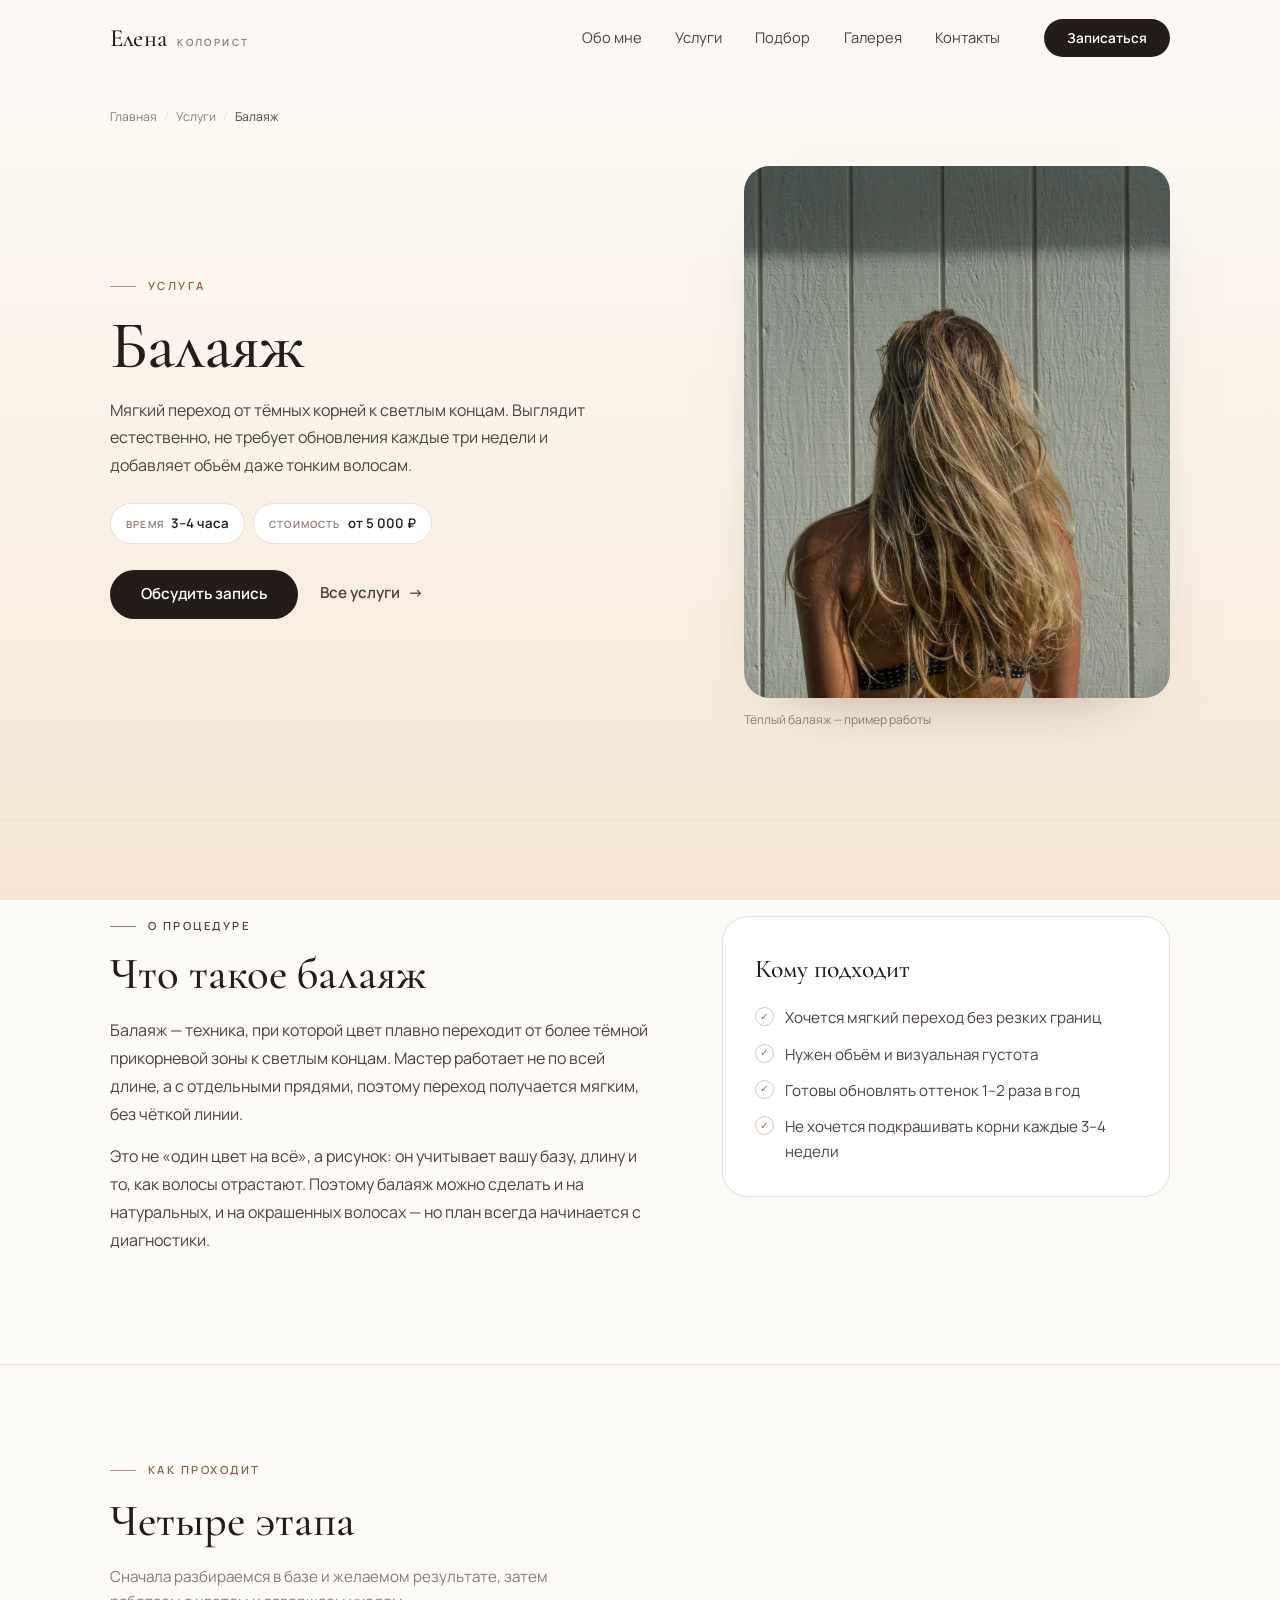
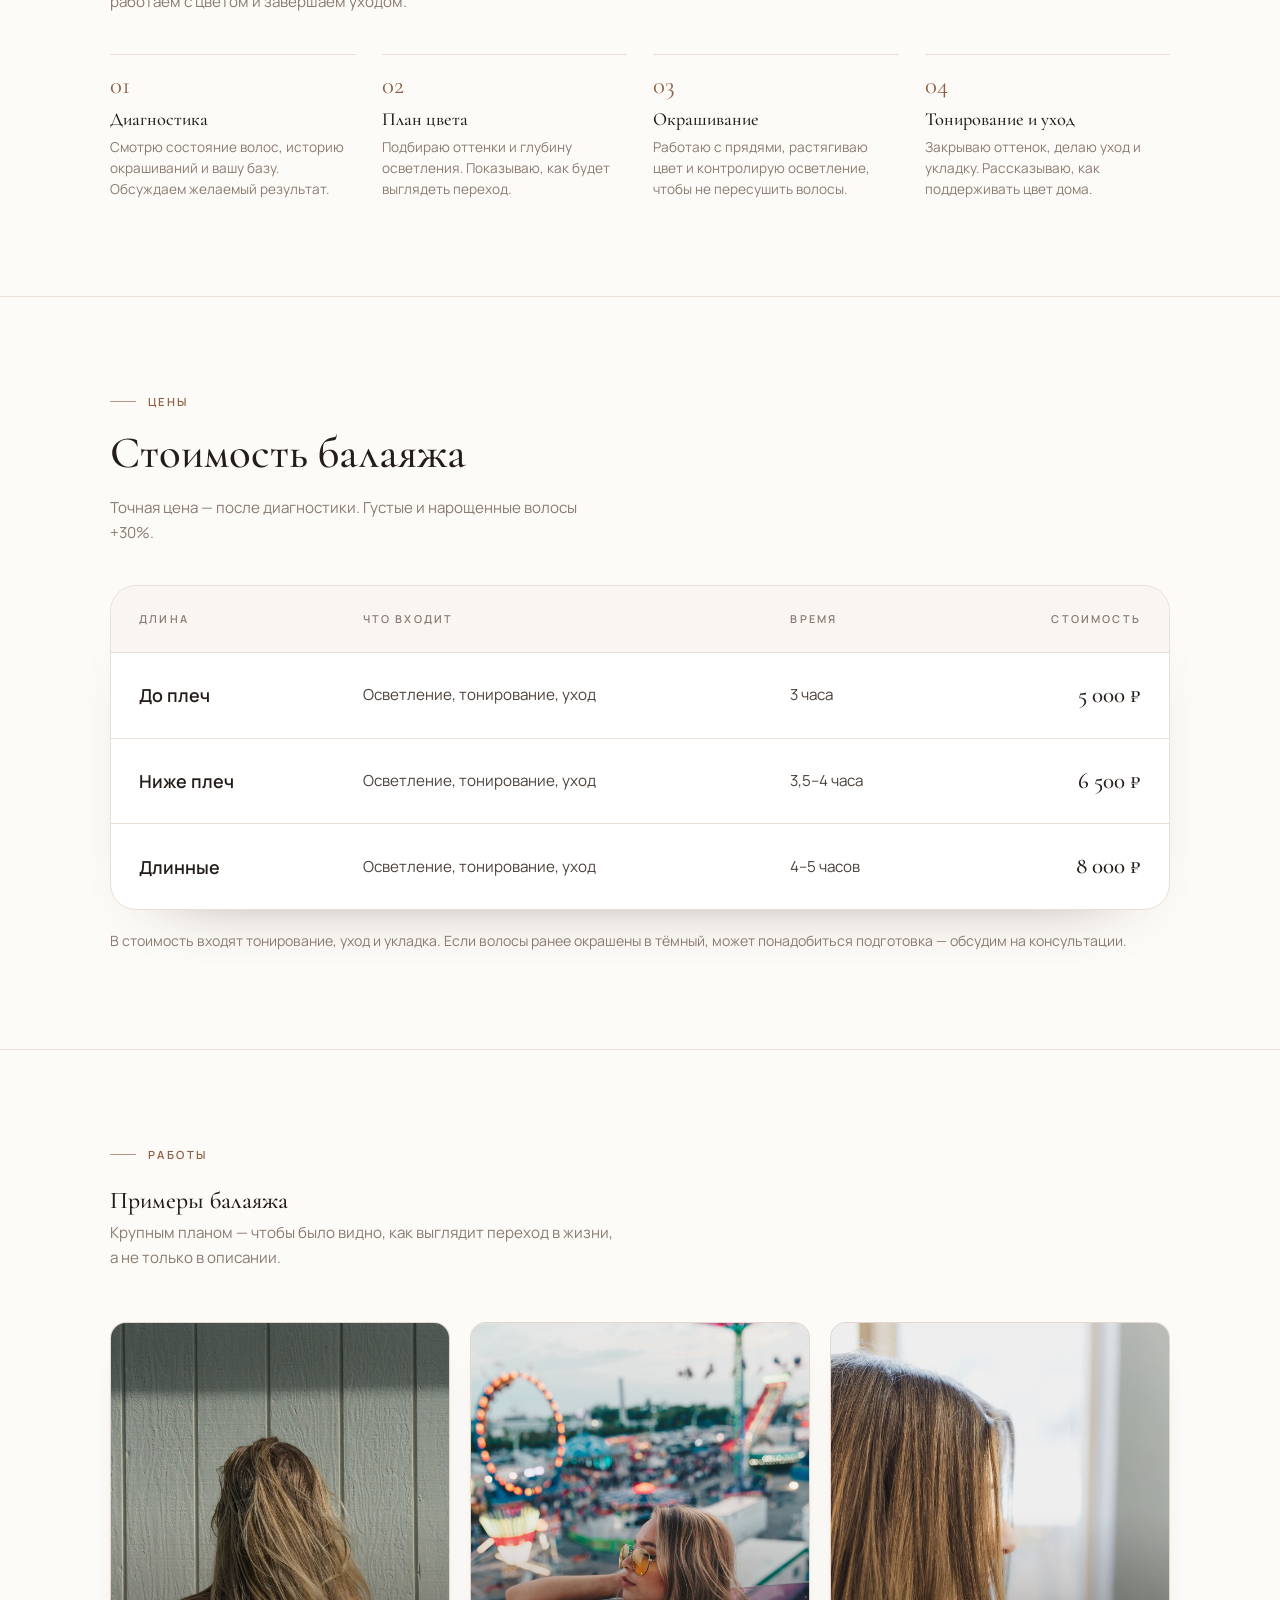
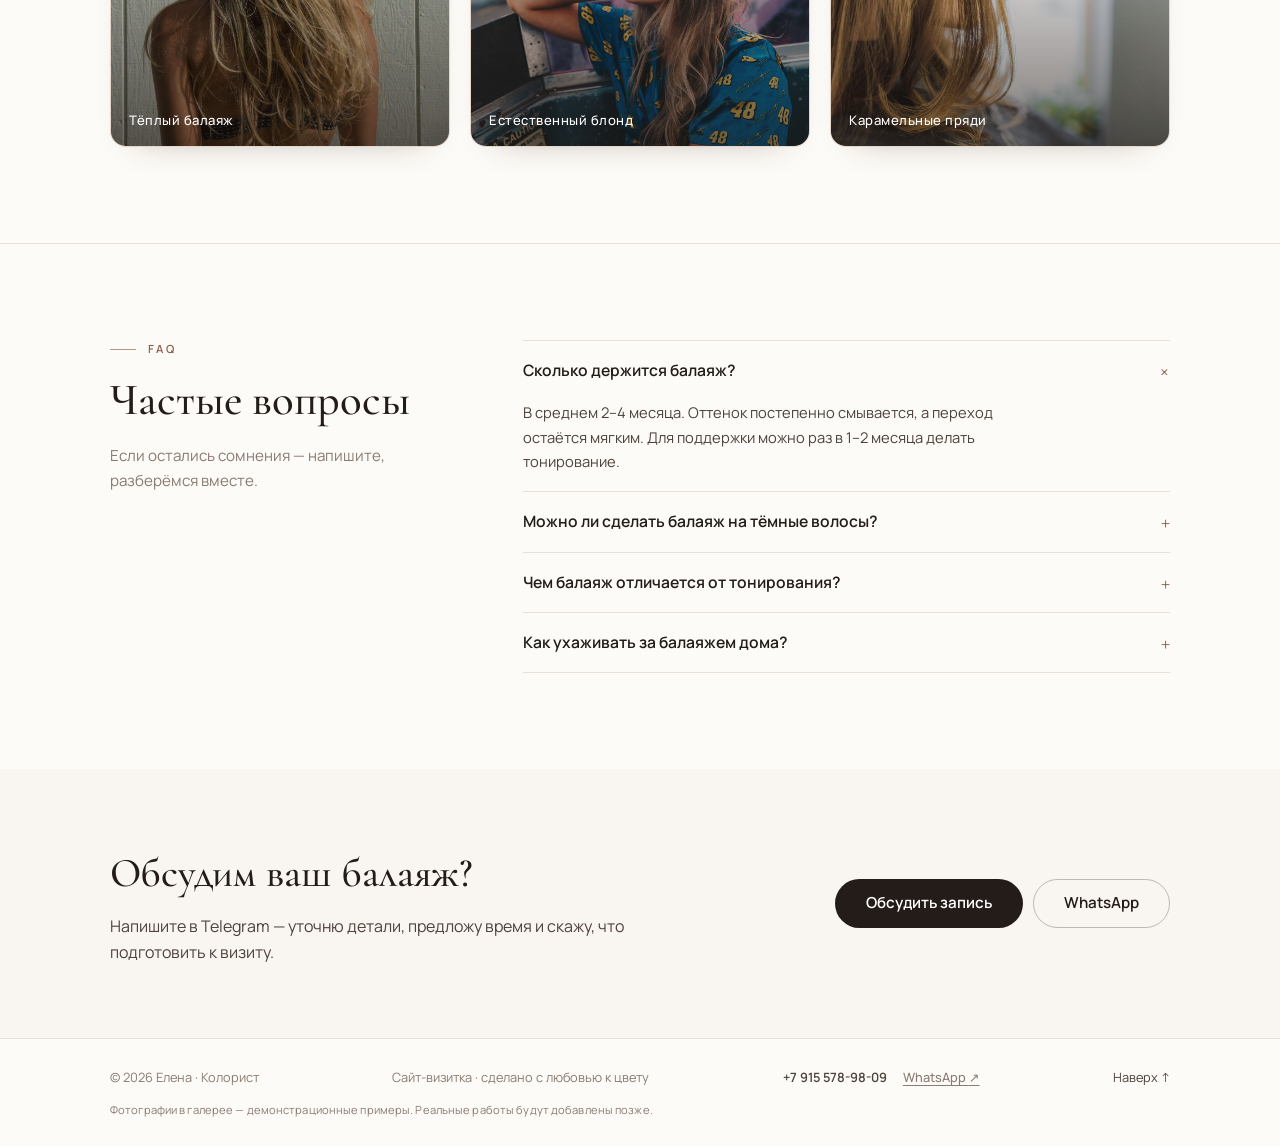
==== commit 1d758363: "Add files via upload" ====
--- a/services/balayazh.html
+++ b/services/balayazh.html
@@ -3,13 +3,13 @@
 <head>
   <meta charset="UTF-8">
   <meta name="viewport" content="width=device-width, initial-scale=1">
-  <title>Балаяж — мягкое окрашивание волос | Анна, колорист</title>
-  <meta name="description" content="Балаяж у колориста Анны: мягкая растяжка цвета, бережное осветление и уход. Время — 3–4 часа, стоимость от 5 000 ₽. Запись в Telegram.">
+  <title>Балаяж — мягкое окрашивание волос | Елена, колорист</title>
+  <meta name="description" content="Балаяж у колориста Елены: мягкая растяжка цвета, бережное осветление и уход. Время — 3–4 часа, стоимость от 5 000 ₽. Запись в Telegram.">
   <meta name="theme-color" content="#fbf8f5">
-  <meta property="og:title" content="Балаяж — мягкое окрашивание волос | Анна, колорист">
+  <meta property="og:title" content="Балаяж — мягкое окрашивание волос | Елена, колорист">
   <meta property="og:description" content="Мягкий переход от тёмных корней к светлым концам. Цены, сроки и примеры работ.">
   <meta property="og:type" content="article">
-  <link rel="icon" href="data:image/svg+xml,%3Csvg xmlns='http://www.w3.org/2000/svg' viewBox='0 0 64 64'%3E%3Crect width='64' height='64' rx='16' fill='%23231c18'/%3E%3Ctext x='32' y='44' font-family='Georgia,serif' font-size='34' fill='%23fbf8f5' text-anchor='middle'%3EA%3C/text%3E%3C/svg%3E">
+  <link rel="icon" href="data:image/svg+xml,%3Csvg xmlns='http://www.w3.org/2000/svg' viewBox='0 0 64 64'%3E%3Crect width='64' height='64' rx='16' fill='%23231c18'/%3E%3Ctext x='32' y='44' font-family='Georgia,serif' font-size='34' fill='%23fbf8f5' text-anchor='middle'%3EE%3C/text%3E%3C/svg%3E">
   <link rel="preconnect" href="https://fonts.googleapis.com">
   <link rel="preconnect" href="https://fonts.gstatic.com" crossorigin>
   <link href="https://fonts.googleapis.com/css2?family=Cormorant+Garamond:ital,wght@0,400;0,500;0,600;1,400;1,500&family=Manrope:wght@300;400;500;600;700&display=swap" rel="stylesheet">
@@ -21,8 +21,8 @@
 
   <header class="header" id="header">
     <div class="container header__inner">
-      <a class="logo" href="../index.html" aria-label="Анна — колорист, на главную">
-        <span class="logo__name">Анна</span>
+      <a class="logo" href="../index.html" aria-label="Елена — колорист, на главную">
+        <span class="logo__name">Елена</span>
         <span class="logo__role">колорист</span>
       </a>
 
@@ -34,7 +34,7 @@
           <li><a class="nav__link" href="../index.html#gallery">Галерея</a></li>
           <li><a class="nav__link" href="../index.html#contacts">Контакты</a></li>
         </ul>
-        <a class="button button--small nav__cta" href="https://t.me/anna_color" target="_blank" rel="noopener noreferrer">Записаться</a>
+        <a class="button button--small nav__cta" href="https://t.me/elena_color" target="_blank" rel="noopener noreferrer">Записаться</a>
       </nav>
 
       <button class="burger" id="burger" type="button" aria-label="Открыть меню" aria-expanded="false" aria-controls="nav">
@@ -65,7 +65,7 @@
             <li class="meta-chip"><span>Стоимость</span>от 5 000 ₽</li>
           </ul>
           <div class="service-hero__actions">
-            <a class="button" href="https://t.me/anna_color" target="_blank" rel="noopener noreferrer">Обсудить запись</a>
+            <a class="button" href="https://t.me/elena_color" target="_blank" rel="noopener noreferrer">Обсудить запись</a>
             <a class="link-arrow" href="../index.html#services">Все услуги <span aria-hidden="true">→</span></a>
           </div>
         </div>
@@ -232,14 +232,14 @@
     </section>
 
     <section class="cta-band">
-      <div class="container cta-band__inner">
+      <div class="container cta-band__inner reveal">
         <div>
           <h2>Обсудим ваш балаяж?</h2>
           <p>Напишите в Telegram — уточню детали, предложу время и скажу, что подготовить к визиту.</p>
         </div>
         <div class="cta-band__actions">
-          <a class="button" href="https://t.me/anna_color" target="_blank" rel="noopener noreferrer">Обсудить запись</a>
-          <a class="button button--ghost" href="https://wa.me/79000000000" target="_blank" rel="noopener noreferrer">WhatsApp</a>
+          <a class="button" href="https://t.me/elena_color" target="_blank" rel="noopener noreferrer">Обсудить запись</a>
+          <a class="button button--ghost" href="https://wa.me/79155789809" target="_blank" rel="noopener noreferrer">WhatsApp</a>
         </div>
       </div>
     </section>
@@ -247,10 +247,15 @@
 
   <footer class="footer">
     <div class="container footer__inner">
-      <p>© <span id="year">2026</span> Анна · Колорист</p>
+      <p>© <span id="year">2026</span> Елена · Колорист</p>
       <p class="footer__note">Сайт-визитка · сделано с любовью к цвету</p>
+      <p class="footer__phone">
+        <a href="tel:+79155789809">+7 915 578-98-09</a>
+        <a class="footer__wa" href="https://wa.me/79155789809" target="_blank" rel="noopener noreferrer">WhatsApp <span aria-hidden="true">&#8599;</span></a>
+      </p>
       <a class="footer__top" href="#top">Наверх <span aria-hidden="true">↑</span></a>
     </div>
+    <p class="container footer__disclaimer">Фотографии в галерее — демонстрационные примеры. Реальные работы будут добавлены позже.</p>
   </footer>
 
   <div class="lightbox" id="lightbox" role="dialog" aria-modal="true" aria-label="Просмотр фотографии" hidden>
--- a/style.css
+++ b/style.css
@@ -1,5 +1,5 @@
 /* ============================================================
-   Анна — колорист. Светлая минималистичная тема.
+   Елена — колорист. Светлая минималистичная тема.
    ============================================================ */
 
 :root {
@@ -905,6 +905,19 @@
   color: var(--contacts-muted);
 }
 
+.section--contacts .contact__info a {
+  color: var(--contacts-ink);
+  font-weight: 600;
+  text-decoration: underline;
+  text-decoration-thickness: 1px;
+  text-underline-offset: 3px;
+  transition: color 0.2s ease;
+}
+
+.section--contacts .contact__info a:hover {
+  color: var(--contacts-accent);
+}
+
 .section--contacts .button {
   background-color: var(--contacts-ink);
   color: var(--contacts-bg);
@@ -978,6 +991,44 @@
   margin: 0;
 }
 
+.footer .footer__disclaimer {
+  margin: 14px auto 0;
+  color: var(--muted);
+  font-size: 0.7rem;
+  line-height: 1.55;
+  letter-spacing: 0.01em;
+}
+
+.footer--dark .footer__disclaimer {
+  color: var(--contacts-muted);
+}
+
+.footer__phone {
+  display: flex;
+  flex-wrap: wrap;
+  align-items: center;
+  gap: 4px 16px;
+}
+
+.footer__phone a {
+  color: var(--ink-soft);
+  font-weight: 600;
+  text-decoration: none;
+  white-space: nowrap;
+  transition: color 0.2s ease;
+}
+
+.footer__phone a:hover {
+  color: var(--accent-dark);
+}
+
+.footer__phone .footer__wa {
+  color: var(--muted);
+  font-weight: 500;
+  text-decoration: underline;
+  text-underline-offset: 3px;
+}
+
 .footer__top {
   color: var(--ink-soft);
   text-decoration: none;
@@ -1002,6 +1053,18 @@
 }
 
 .footer--dark .footer__top:hover {
+  color: var(--contacts-accent);
+}
+
+.footer--dark .footer__phone a {
+  color: var(--contacts-ink);
+}
+
+.footer--dark .footer__phone .footer__wa {
+  color: var(--contacts-muted);
+}
+
+.footer--dark .footer__phone a:hover {
   color: var(--contacts-accent);
 }
 
@@ -1017,7 +1080,17 @@
   background-color: rgba(28, 21, 17, 0.84);
   -webkit-backdrop-filter: blur(8px);
   backdrop-filter: blur(8px);
-  animation: fade-in 0.25s ease both;
+  opacity: 0;
+  visibility: hidden;
+  pointer-events: none;
+  transition: opacity 0.24s ease, visibility 0s linear 0.24s;
+}
+
+.lightbox.is-open {
+  opacity: 1;
+  visibility: visible;
+  pointer-events: auto;
+  transition: opacity 0.24s ease, visibility 0s;
 }
 
 .lightbox[hidden] {
@@ -1032,7 +1105,14 @@
   border-radius: var(--radius);
   background-color: var(--surface);
   box-shadow: 0 40px 120px -40px rgba(0, 0, 0, 0.85);
-  animation: zoom-in 0.3s cubic-bezier(0.2, 0.7, 0.3, 1) both;
+  opacity: 0;
+  transform: scale(0.975);
+  transition: opacity 0.24s ease, transform 0.32s cubic-bezier(0.2, 0.7, 0.3, 1);
+}
+
+.lightbox.is-open .lightbox__img {
+  opacity: 1;
+  transform: scale(1);
 }
 
 .lightbox__close {
@@ -1063,33 +1143,13 @@
   outline-color: #fff;
 }
 
-@keyframes fade-in {
-  from {
-    opacity: 0;
-  }
-  to {
-    opacity: 1;
-  }
-}
-
-@keyframes zoom-in {
-  from {
-    opacity: 0;
-    transform: scale(0.96);
-  }
-  to {
-    opacity: 1;
-    transform: scale(1);
-  }
-}
-
 /* ---------- Появление при скролле ---------- */
 
 .js .reveal {
   opacity: 0;
-  transform: translateY(22px);
-  transition: opacity 0.75s ease var(--reveal-delay, 0ms),
-    transform 0.75s cubic-bezier(0.2, 0.7, 0.3, 1) var(--reveal-delay, 0ms);
+  transform: translateY(16px);
+  transition: opacity 0.7s ease var(--reveal-delay, 0ms),
+    transform 0.7s cubic-bezier(0.22, 1, 0.36, 1) var(--reveal-delay, 0ms);
 }
 
 .js .reveal.is-visible {
@@ -1424,8 +1484,9 @@
   transition: transform 0.7s cubic-bezier(0.2, 0.7, 0.3, 1);
 }
 
-.service-card:hover .service-card__media img {
-  transform: scale(1.05);
+.service-card:hover .service-card__media img,
+.service-card:focus-visible .service-card__media img {
+  transform: scale(1.035);
 }
 
 .service-card__body {
